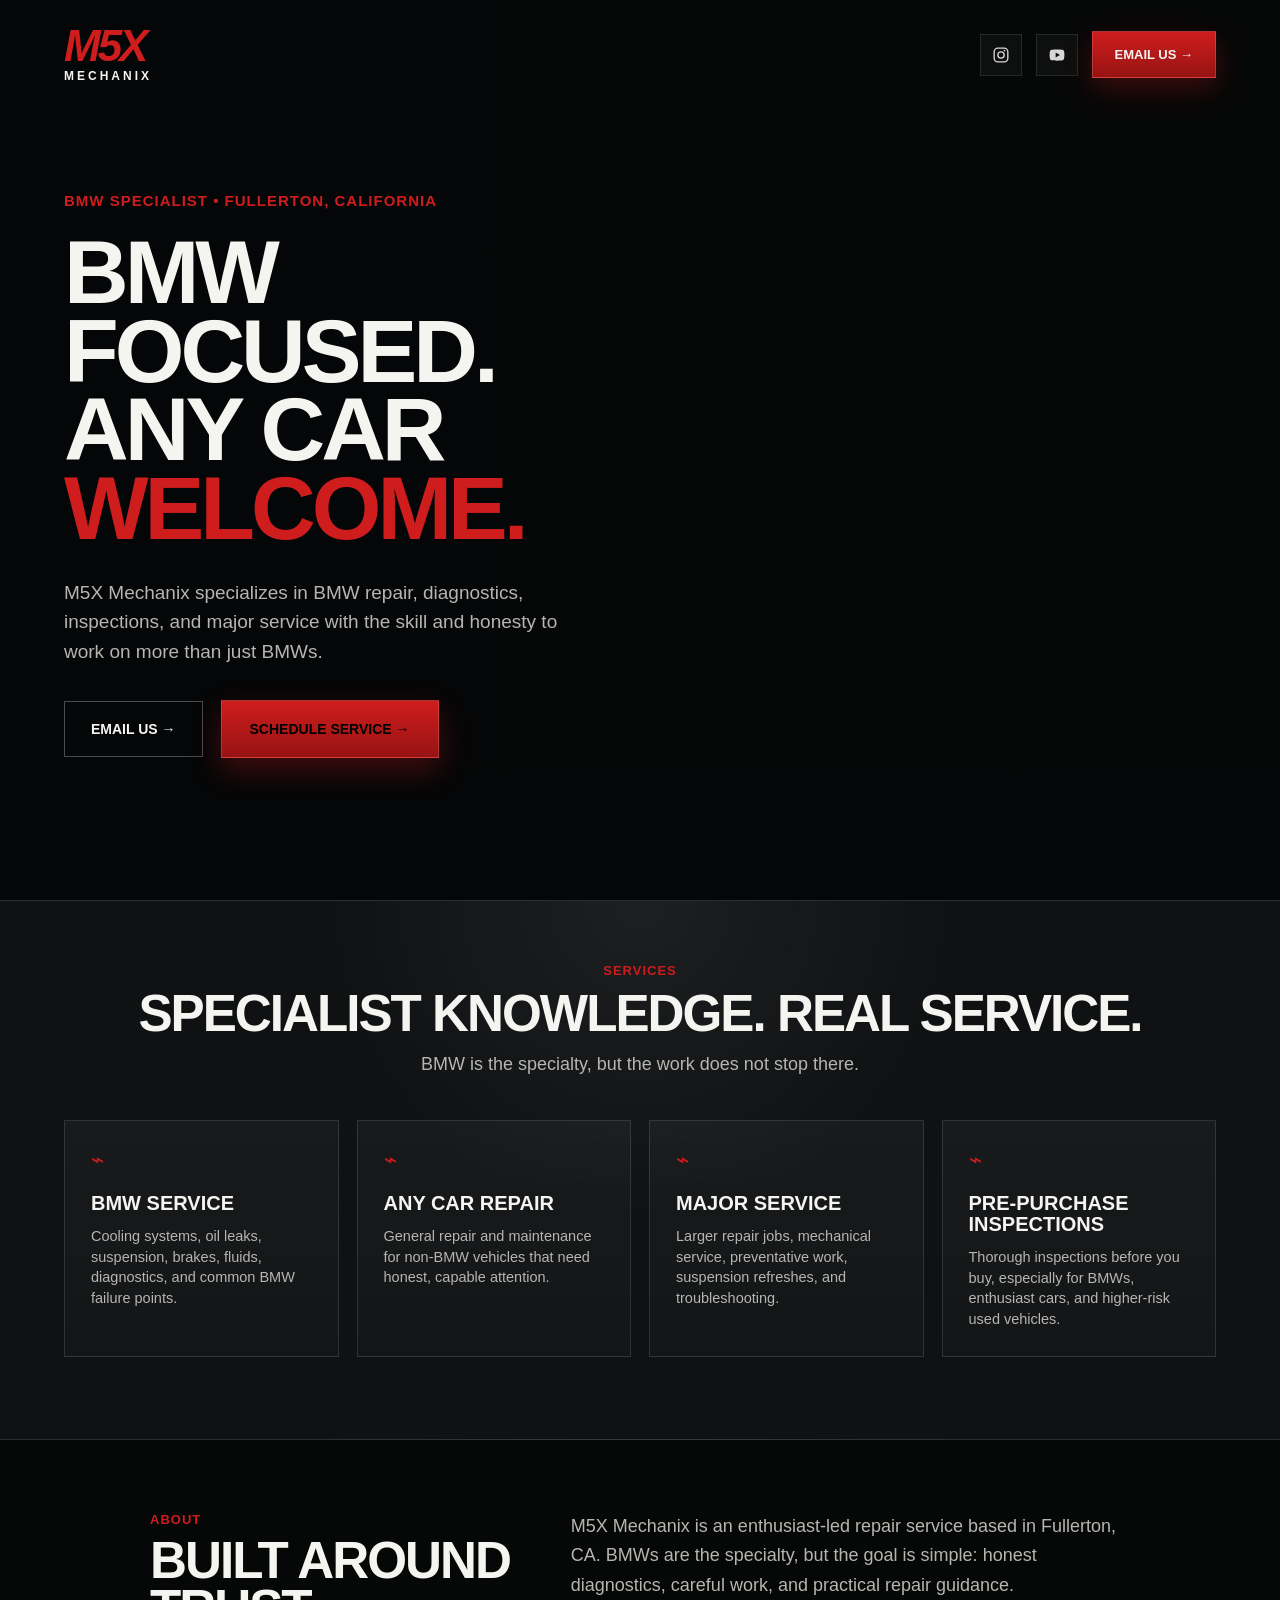
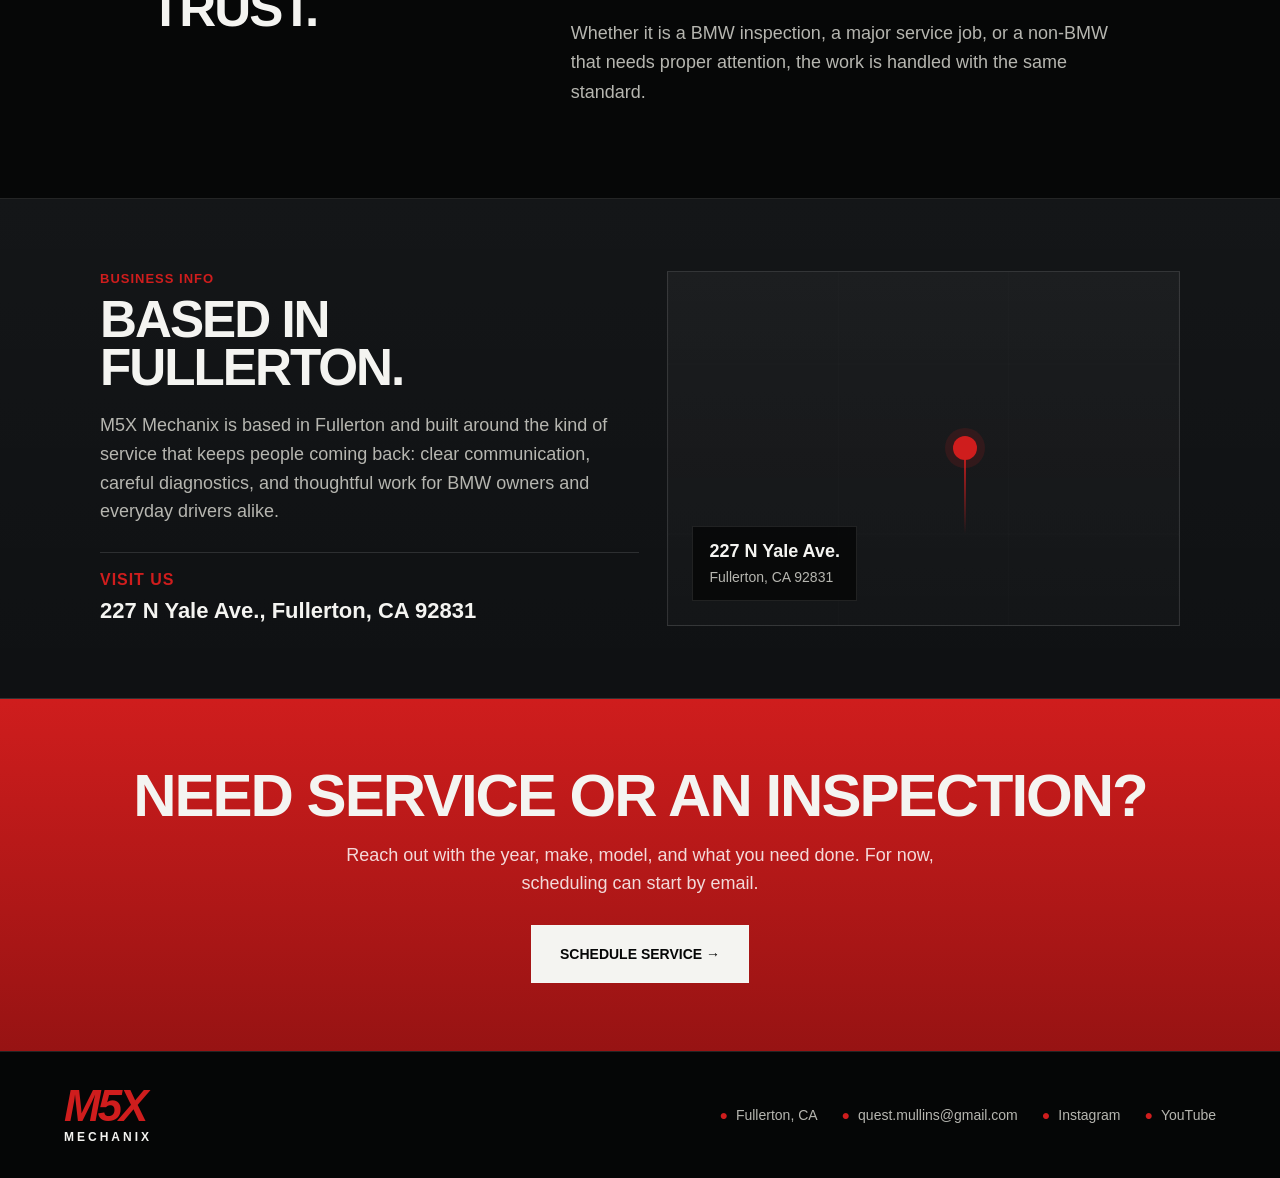
==== index.html @ a3cfc1cd "Add files via upload" ====
<!DOCTYPE html>
<html lang="en">
<head>
  <meta charset="UTF-8">
  <meta name="viewport" content="width=device-width, initial-scale=1.0">
  <title>M5X Mechanix | BMW Specialist | Fullerton, CA</title>
  <meta
    name="description"
    content="M5X Mechanix is a BMW-focused automotive repair business in Fullerton, California offering diagnostics, inspections, major service, and general repair."
  >
  <link rel="stylesheet" href="styles.css">
</head>
<body>
  <div class="page">
    <header class="site-header">
      <a class="logo" href="#top">
        M5X
        <small>MECHANIX</small>
      </a>

      <div class="header-actions">
        <a class="social-icon" href="https://www.instagram.com/m5x_mechanix/" target="_blank" rel="noreferrer" aria-label="Instagram">
          <svg viewBox="0 0 24 24" aria-hidden="true">
            <path d="M7.75 2h8.5A5.75 5.75 0 0 1 22 7.75v8.5A5.75 5.75 0 0 1 16.25 22h-8.5A5.75 5.75 0 0 1 2 16.25v-8.5A5.75 5.75 0 0 1 7.75 2Zm0 1.8A3.95 3.95 0 0 0 3.8 7.75v8.5a3.95 3.95 0 0 0 3.95 3.95h8.5a3.95 3.95 0 0 0 3.95-3.95v-8.5a3.95 3.95 0 0 0-3.95-3.95Zm8.95 1.35a1.1 1.1 0 1 1 0 2.2 1.1 1.1 0 0 1 0-2.2ZM12 6.9A5.1 5.1 0 1 1 6.9 12 5.1 5.1 0 0 1 12 6.9Zm0 1.8A3.3 3.3 0 1 0 15.3 12 3.3 3.3 0 0 0 12 8.7Z"/>
          </svg>
        </a>
        <a class="social-icon" href="https://www.youtube.com/channel/UCm0v-xv1uiD0EIrK2ZOx06w" target="_blank" rel="noreferrer" aria-label="YouTube">
          <svg viewBox="0 0 24 24" aria-hidden="true">
            <path d="M21.4 7.1a2.96 2.96 0 0 0-2.08-2.09C17.48 4.5 12 4.5 12 4.5s-5.48 0-7.32.51A2.96 2.96 0 0 0 2.6 7.1 30.7 30.7 0 0 0 2.1 12a30.7 30.7 0 0 0 .5 4.9 2.96 2.96 0 0 0 2.08 2.09c1.84.51 7.32.51 7.32.51s5.48 0 7.32-.51a2.96 2.96 0 0 0 2.08-2.09 30.7 30.7 0 0 0 .5-4.9 30.7 30.7 0 0 0-.5-4.9ZM10.2 15.34V8.66L15.96 12Z"/>
          </svg>
        </a>
        <a href="mailto:quest.mullins@gmail.com?subject=M5X%20Mechanix%20General%20Inquiry" class="nav-button">Email Us →</a>
      </div>
    </header>

    <main id="top">
      <section class="hero">
        <div class="hero-content">
          <div class="hero-kicker">BMW Specialist • Fullerton, California</div>

          <h1>
            BMW focused.<br>
            Any car<br>
            <span>welcome.</span>
          </h1>

          <p>
            M5X Mechanix specializes in BMW repair, diagnostics, inspections, and major service
            with the skill and honesty to work on more than just BMWs.
          </p>

          <div class="hero-actions">
            <a href="mailto:quest.mullins@gmail.com?subject=M5X%20Mechanix%20General%20Inquiry" class="secondary-button">Email Us →</a>
            <button type="button" class="primary-button modal-trigger">Schedule Service →</button>
          </div>
        </div>
      </section>

      <section id="services" class="services">
        <div class="section-header">
          <div class="section-kicker">Services</div>
          <h2>Specialist knowledge. Real service.</h2>
          <p>BMW is the specialty, but the work does not stop there.</p>
        </div>

        <div class="service-grid">
          <article class="service-card">
            <div class="service-icon">⌁</div>
            <h3>BMW Service</h3>
            <p>Cooling systems, oil leaks, suspension, brakes, fluids, diagnostics, and common BMW failure points.</p>
          </article>

          <article class="service-card">
            <div class="service-icon">⌁</div>
            <h3>Any Car Repair</h3>
            <p>General repair and maintenance for non-BMW vehicles that need honest, capable attention.</p>
          </article>

          <article class="service-card">
            <div class="service-icon">⌁</div>
            <h3>Major Service</h3>
            <p>Larger repair jobs, mechanical service, preventative work, suspension refreshes, and troubleshooting.</p>
          </article>

          <article class="service-card">
            <div class="service-icon">⌁</div>
            <h3>Pre-Purchase Inspections</h3>
            <p>Thorough inspections before you buy, especially for BMWs, enthusiast cars, and higher-risk used vehicles.</p>
          </article>
        </div>
      </section>

      <section id="about" class="about">
        <div class="about-inner">
          <div>
            <div class="section-kicker">About</div>
            <h2>Built around trust.</h2>
          </div>

          <div>
            <p>
              M5X Mechanix is an enthusiast-led repair service based in Fullerton, CA.
              BMWs are the specialty, but the goal is simple: honest diagnostics, careful work,
              and practical repair guidance.
            </p>

            <p>
              Whether it is a BMW inspection, a major service job, or a non-BMW that needs
              proper attention, the work is handled with the same standard.
            </p>
          </div>
        </div>
      </section>

      <section class="location">
        <div class="location-inner">
          <div class="location-copy">
            <div class="section-kicker">Business Info</div>
            <h2>Based in Fullerton.</h2>
            <p>
              M5X Mechanix is based in Fullerton and built around the kind of service that keeps people coming back:
              clear communication, careful diagnostics, and thoughtful work for BMW owners and everyday drivers alike.
            </p>
            <div class="visit-box">
              <span>Visit Us</span>
              <strong>227 N Yale Ave., Fullerton, CA 92831</strong>
            </div>
          </div>

          <a
            class="map-card"
            href="https://www.google.com/maps/search/?api=1&query=227+N+Yale+Ave,+Fullerton,+CA+92831"
            target="_blank"
            rel="noreferrer"
            aria-label="Open M5X Mechanix location in Google Maps"
          >
            <div class="map-grid" aria-hidden="true"></div>
            <div class="map-pin"></div>
            <div class="map-label">
              <strong>227 N Yale Ave.</strong>
              <span>Fullerton, CA 92831</span>
            </div>
          </a>
        </div>
      </section>

      <section id="schedule" class="cta">
        <h2>Need service or an inspection?</h2>

        <p>
          Reach out with the year, make, model, and what you need done.
          For now, scheduling can start by email.
        </p>

        <div class="cta-actions">
          <button type="button" class="primary-button modal-trigger">Schedule Service →</button>
        </div>
      </section>
    </main>

    <footer id="contact" class="site-footer">
      <a class="logo" href="#top">
        M5X
        <small>MECHANIX</small>
      </a>

      <div class="footer-info">
        <div><span>●</span>Fullerton, CA</div>
        <div><span>●</span><a href="mailto:quest.mullins@gmail.com">quest.mullins@gmail.com</a></div>
        <div><span>●</span><a href="https://www.instagram.com/m5x_mechanix/" target="_blank" rel="noreferrer">Instagram</a></div>
        <div><span>●</span><a href="https://m.youtube.com/channel/UCm0v-xv1uiD0EIrK2ZOx06w" target="_blank" rel="noreferrer">YouTube</a></div>
      </div>
    </footer>
  </div>

  <div class="modal-backdrop" hidden></div>
  <div class="schedule-modal" role="dialog" aria-modal="true" aria-labelledby="schedule-title" hidden>
    <button type="button" class="modal-close" aria-label="Close schedule form">×</button>
    <div class="modal-header">
      <p class="section-kicker">Schedule Service</p>
      <h2 id="schedule-title">Tell us what you’re driving.</h2>
      <p>Share a few quick details and we’ll open an email draft with the subject ready to go.</p>
    </div>

    <form class="schedule-form">
      <label>
        First Name
        <input type="text" name="firstName" required>
      </label>
      <label>
        Last Name
        <input type="text" name="lastName" required>
      </label>
      <label>
        Car Make
        <input type="text" name="make" required>
      </label>
      <label>
        Model
        <input type="text" name="model" required>
      </label>
      <label>
        Year
        <input type="text" name="year" required>
      </label>
      <label>
        Concern
        <textarea name="concern" rows="4" required></textarea>
      </label>
      <button type="submit" class="primary-button">Open Email Draft →</button>
    </form>
  </div>

  <script src="script.js"></script>
</body>
</html>
---- styles.css ----
:root {
  --red: #cf1d1d;
  --red-dark: #971313;
  --black: #060707;
  --black-soft: #0f1113;
  --white: #f4f4f1;
  --muted: #b6b6b0;
  --border: rgba(255, 255, 255, 0.12);
}

*,
*::before,
*::after {
  box-sizing: border-box;
}

html {
  scroll-behavior: smooth;
}

body {
  margin: 0;
  background: var(--black);
  color: var(--white);
  font-family: Arial, Helvetica, sans-serif;
  overflow-x: hidden;
}

a {
  color: inherit;
  text-decoration: none;
}

.page {
  overflow: hidden;
}

.sr-only {
  position: absolute;
  width: 1px;
  height: 1px;
  padding: 0;
  margin: -1px;
  overflow: hidden;
  clip: rect(0, 0, 0, 0);
  white-space: nowrap;
  border: 0;
}

.site-header {
  position: absolute;
  top: 0;
  left: 0;
  width: 100%;
  z-index: 100;
  padding: 28px 5vw;
  display: flex;
  align-items: center;
  justify-content: space-between;
  gap: 24px;
}

.logo {
  line-height: 0.82;
  font-size: 44px;
  font-weight: 900;
  font-style: italic;
  letter-spacing: -3px;
  color: var(--red);
}

.logo small {
  display: block;
  margin-top: 8px;
  color: var(--white);
  font-size: 12px;
  font-style: normal;
  letter-spacing: 3px;
}

.header-actions {
  display: flex;
  align-items: center;
  gap: 14px;
}

.social-icon {
  display: inline-flex;
  align-items: center;
  justify-content: center;
  width: 42px;
  height: 42px;
  border: 1px solid rgba(255, 255, 255, 0.12);
  background: rgba(255, 255, 255, 0.04);
  opacity: 0.88;
  transition: 0.2s ease;
}

.social-icon svg {
  width: 18px;
  height: 18px;
  fill: currentColor;
}

.social-icon:hover,
.social-icon:focus-visible {
  opacity: 1;
  color: var(--red);
  border-color: rgba(207, 29, 29, 0.42);
}

.nav-button,
.primary-button {
  display: inline-block;
  padding: 15px 22px;
  background: linear-gradient(180deg, var(--red), var(--red-dark));
  border: 1px solid rgba(255, 255, 255, 0.15);
  font-size: 13px;
  font-weight: 900;
  text-transform: uppercase;
  box-shadow: 0 10px 28px rgba(207, 29, 29, 0.28);
  transition: 0.2s ease;
  cursor: pointer;
}

.primary-button {
  padding: 20px 28px;
  font-size: 14px;
  box-shadow: 0 12px 30px rgba(207, 29, 29, 0.3);
}

.primary-button:hover,
.primary-button:focus-visible {
  transform: translateY(-2px);
}

.secondary-button {
  display: inline-block;
  padding: 19px 26px;
  border: 1px solid rgba(255, 255, 255, 0.28);
  text-transform: uppercase;
  font-size: 14px;
  font-weight: 900;
  transition: 0.2s ease;
}

.secondary-button:hover,
.secondary-button:focus-visible {
  background: var(--white);
  color: var(--black);
}

.hero {
  min-height: 100svh;
  display: flex;
  align-items: center;
  padding: 140px 5vw 90px;
  background:
    linear-gradient(90deg, rgba(5, 6, 7, 0.96) 0%, rgba(5, 6, 7, 0.8) 30%, rgba(5, 6, 7, 0.2) 68%, rgba(5, 6, 7, 0.08) 100%),
    linear-gradient(0deg, rgba(5, 6, 7, 0.92), rgba(5, 6, 7, 0.1) 45%),
    url("https://i.imgur.com/hRENZSo.jpg");
  background-size: cover;
  background-position: center;
  background-repeat: no-repeat;
  border-bottom: 0;
}

.hero-content {
  max-width: 650px;
}

.hero-kicker {
  color: var(--red);
  font-size: 15px;
  font-weight: 900;
  text-transform: uppercase;
  letter-spacing: 1px;
  margin-bottom: 24px;
}

.hero h1 {
  margin: 0 0 30px;
  font-size: clamp(56px, 7vw, 110px);
  line-height: 0.88;
  letter-spacing: -4px;
  text-transform: uppercase;
}

.hero h1 span {
  color: var(--red);
}

.hero p {
  max-width: 530px;
  color: var(--muted);
  font-size: 19px;
  line-height: 1.55;
  margin-bottom: 34px;
}

.hero-actions,
.cta-actions {
  display: flex;
  align-items: center;
  gap: 18px;
  flex-wrap: wrap;
}

.services {
  padding: 62px 5vw 82px;
  background:
    radial-gradient(circle at top, rgba(255, 255, 255, 0.06), transparent 38%),
    var(--black-soft);
  border-top: 1px solid var(--border);
  border-bottom: 1px solid var(--border);
}

.section-header {
  text-align: center;
  margin-bottom: 42px;
}

.section-kicker {
  color: var(--red);
  text-transform: uppercase;
  font-size: 13px;
  font-weight: 900;
  letter-spacing: 1px;
  margin-bottom: 10px;
}

.section-header h2,
.about h2,
.cta h2 {
  margin: 0;
  font-size: clamp(34px, 4vw, 52px);
  line-height: 1;
  text-transform: uppercase;
  letter-spacing: -2px;
}

.section-header p,
.cta p,
.about p {
  color: var(--muted);
  font-size: 18px;
  line-height: 1.5;
}

.section-header p {
  margin: 12px auto 0;
  max-width: 650px;
}

.service-grid {
  max-width: 1180px;
  margin: 0 auto;
  display: grid;
  grid-template-columns: repeat(4, 1fr);
  gap: 18px;
}

.service-card {
  min-height: 210px;
  padding: 26px;
  background: linear-gradient(180deg, rgba(255, 255, 255, 0.04), rgba(255, 255, 255, 0.015));
  border: 1px solid var(--border);
  transition: 0.2s ease;
}

.service-card:hover,
.service-card:focus-within {
  transform: translateY(-5px);
  border-color: rgba(207, 29, 29, 0.45);
}

.service-icon {
  color: var(--red);
  font-size: 22px;
  margin-bottom: 20px;
}

.service-card h3 {
  margin: 0 0 12px;
  font-size: 20px;
  text-transform: uppercase;
  line-height: 1.05;
}

.service-card p {
  margin: 0;
  color: var(--muted);
  line-height: 1.42;
  font-size: 14.5px;
}

.about {
  padding: 72px 5vw;
  background: var(--black);
  border-bottom: 1px solid var(--border);
}

.about-inner {
  max-width: 980px;
  margin: 0 auto;
  display: grid;
  grid-template-columns: 0.8fr 1.2fr;
  gap: 48px;
  align-items: start;
}

.about h2 {
  font-size: clamp(34px, 4vw, 56px);
  line-height: 0.95;
}

.about p {
  margin: 0 0 18px;
  line-height: 1.65;
}

.location {
  padding: 72px 5vw;
  background:
    linear-gradient(180deg, rgba(255, 255, 255, 0.02), rgba(255, 255, 255, 0)),
    var(--black-soft);
  border-bottom: 1px solid var(--border);
}

.location-inner {
  max-width: 1080px;
  margin: 0 auto;
  display: grid;
  grid-template-columns: 1fr 0.95fr;
  gap: 28px;
  align-items: stretch;
}

.location-copy h2 {
  margin: 0 0 18px;
  font-size: clamp(34px, 4vw, 56px);
  line-height: 0.95;
  text-transform: uppercase;
  letter-spacing: -2px;
}

.location-copy p {
  margin: 0 0 24px;
  color: var(--muted);
  font-size: 18px;
  line-height: 1.6;
}

.visit-box {
  margin-top: 26px;
  padding-top: 18px;
  border-top: 1px solid var(--border);
}

.visit-box span {
  display: block;
  margin-bottom: 8px;
  color: var(--red);
  font-weight: 900;
  text-transform: uppercase;
  letter-spacing: 0.06em;
}

.visit-box strong {
  font-size: 22px;
  line-height: 1.3;
}

.map-card {
  position: relative;
  display: block;
  min-height: 320px;
  padding: 24px;
  background:
    linear-gradient(180deg, rgba(255, 255, 255, 0.04), rgba(255, 255, 255, 0.015));
  border: 1px solid var(--border);
  overflow: hidden;
}

.map-grid {
  position: absolute;
  inset: 0;
  opacity: 0.28;
  background-image:
    linear-gradient(rgba(255, 255, 255, 0.05) 1px, transparent 1px),
    linear-gradient(90deg, rgba(255, 255, 255, 0.05) 1px, transparent 1px);
  background-size: 170px 170px;
  background-position: center;
}

.map-pin {
  position: absolute;
  top: 50%;
  left: 58%;
  width: 24px;
  height: 24px;
  border-radius: 50%;
  background: var(--red);
  box-shadow: 0 0 0 8px rgba(207, 29, 29, 0.14);
  transform: translate(-50%, -50%);
}

.map-pin::after {
  content: "";
  position: absolute;
  left: 50%;
  top: 20px;
  width: 2px;
  height: 78px;
  background: linear-gradient(180deg, rgba(207, 29, 29, 0.9), rgba(207, 29, 29, 0));
  transform: translateX(-50%);
}

.map-label {
  position: absolute;
  left: 24px;
  bottom: 24px;
  max-width: 240px;
  padding: 14px 16px;
  background: rgba(6, 7, 7, 0.82);
  border: 1px solid rgba(255, 255, 255, 0.1);
}

.map-label strong {
  display: block;
  margin-bottom: 6px;
  font-size: 18px;
}

.map-label span {
  color: var(--muted);
  font-size: 14px;
}

.modal-backdrop {
  position: fixed;
  inset: 0;
  z-index: 190;
  background: rgba(5, 6, 7, 0.72);
  backdrop-filter: blur(6px);
}

.schedule-modal {
  position: fixed;
  inset: 50% auto auto 50%;
  z-index: 200;
  width: min(560px, calc(100vw - 2rem));
  padding: 28px;
  background: linear-gradient(180deg, #111315, #090a0b);
  border: 1px solid rgba(255, 255, 255, 0.12);
  box-shadow: 0 30px 80px rgba(0, 0, 0, 0.45);
  transform: translate(-50%, -50%);
}

.modal-close {
  position: absolute;
  top: 12px;
  right: 12px;
  width: 42px;
  height: 42px;
  border: 1px solid rgba(255, 255, 255, 0.12);
  background: rgba(255, 255, 255, 0.04);
  color: var(--white);
  font-size: 24px;
  cursor: pointer;
}

.modal-header {
  margin-bottom: 20px;
}

.modal-header h2 {
  margin: 0 0 12px;
  font-size: clamp(30px, 4vw, 42px);
  line-height: 0.95;
  text-transform: uppercase;
  letter-spacing: -2px;
}

.modal-header p:last-child {
  color: var(--muted);
  font-size: 16px;
  line-height: 1.5;
}

.schedule-form {
  display: grid;
  gap: 14px;
}

.schedule-form label {
  display: grid;
  gap: 8px;
  font-size: 13px;
  font-weight: 900;
  text-transform: uppercase;
  letter-spacing: 0.05em;
}

.schedule-form input,
.schedule-form textarea {
  width: 100%;
  padding: 14px 15px;
  border: 1px solid rgba(255, 255, 255, 0.14);
  background: rgba(255, 255, 255, 0.04);
  color: var(--white);
  font: inherit;
}

.schedule-form textarea {
  min-height: 120px;
  resize: vertical;
}

.schedule-form input:focus,
.schedule-form textarea:focus {
  outline: none;
  border-color: rgba(207, 29, 29, 0.42);
}

.cta {
  padding: 68px 5vw;
  background: linear-gradient(180deg, var(--red), var(--red-dark));
  text-align: center;
}

.cta h2 {
  font-size: clamp(34px, 5vw, 60px);
  line-height: 0.95;
  margin-bottom: 18px;
}

.cta p {
  max-width: 650px;
  margin: 0 auto 28px;
  color: rgba(255, 255, 255, 0.84);
  line-height: 1.55;
}

.cta-actions {
  justify-content: center;
}

.cta .primary-button {
  background: var(--white);
  color: var(--black);
  box-shadow: none;
}

.cta .secondary-button {
  border-color: rgba(255, 255, 255, 0.55);
}

.site-footer {
  display: grid;
  grid-template-columns: 1fr 2fr;
  gap: 30px;
  align-items: center;
  padding: 36px 5vw;
  background: #050606;
  border-top: 1px solid var(--border);
}

.footer-info {
  display: flex;
  justify-content: flex-end;
  flex-wrap: wrap;
  gap: 24px;
  color: var(--muted);
  font-size: 14px;
}

.footer-info span {
  margin-right: 8px;
  color: var(--red);
}

.nav-toggle {
  display: none;
}

@media (max-width: 1050px) {
  .site-header {
    align-items: flex-start;
  }

  .header-actions {
    display: none;
  }

  .service-grid {
    grid-template-columns: repeat(4, 1fr);
    gap: 14px;
  }

  .service-card {
    min-height: 190px;
    padding: 22px;
  }

  .service-card h3 {
    font-size: 18px;
  }

  .service-card p {
    font-size: 13.5px;
  }

  .location-inner {
    grid-template-columns: 1fr;
  }
}

@media (max-width: 820px) {
  .site-header {
    position: relative;
    background: #050606;
  }

  .hero {
    min-height: auto;
    padding: 88px 5vw 68px;
    background-position: center;
  }

  .hero h1 {
    font-size: clamp(46px, 13vw, 72px);
    letter-spacing: -2px;
  }

  .hero p {
    font-size: 17px;
  }

  .services {
    padding: 58px 5vw;
  }

  .service-grid {
    grid-template-columns: 1fr;
    gap: 12px;
  }

  .service-card {
    min-height: auto;
    padding: 20px 22px;
  }

  .service-icon {
    font-size: 18px;
    margin-bottom: 14px;
  }

  .service-card h3 {
    margin-bottom: 8px;
    font-size: 21px;
  }

  .service-card p {
    font-size: 14.5px;
    line-height: 1.38;
  }

  .about-inner,
  .site-footer {
    grid-template-columns: 1fr;
  }

  .about {
    padding: 56px 5vw;
  }

  .location {
    padding: 56px 5vw;
  }

  .map-card {
    min-height: 260px;
  }

  .schedule-modal {
    padding: 22px;
  }

  .footer-info {
    justify-content: flex-start;
  }
}
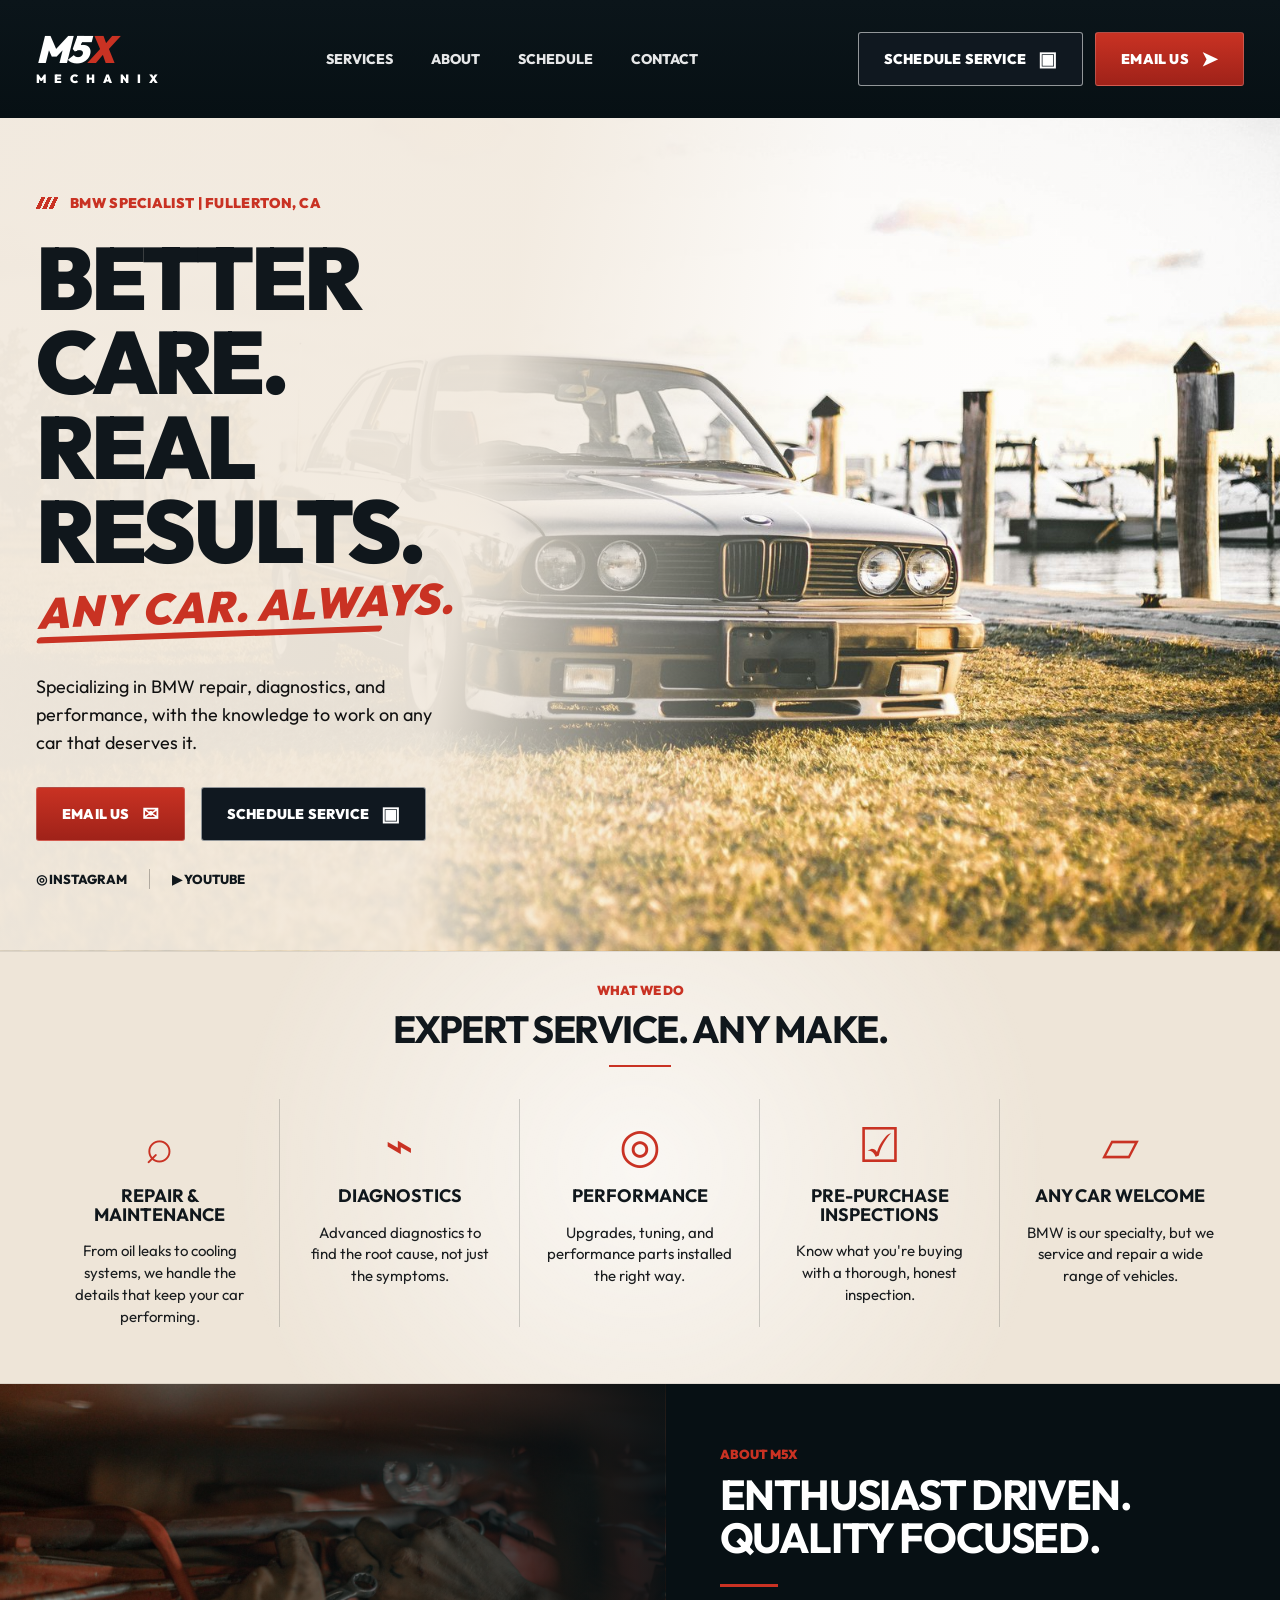
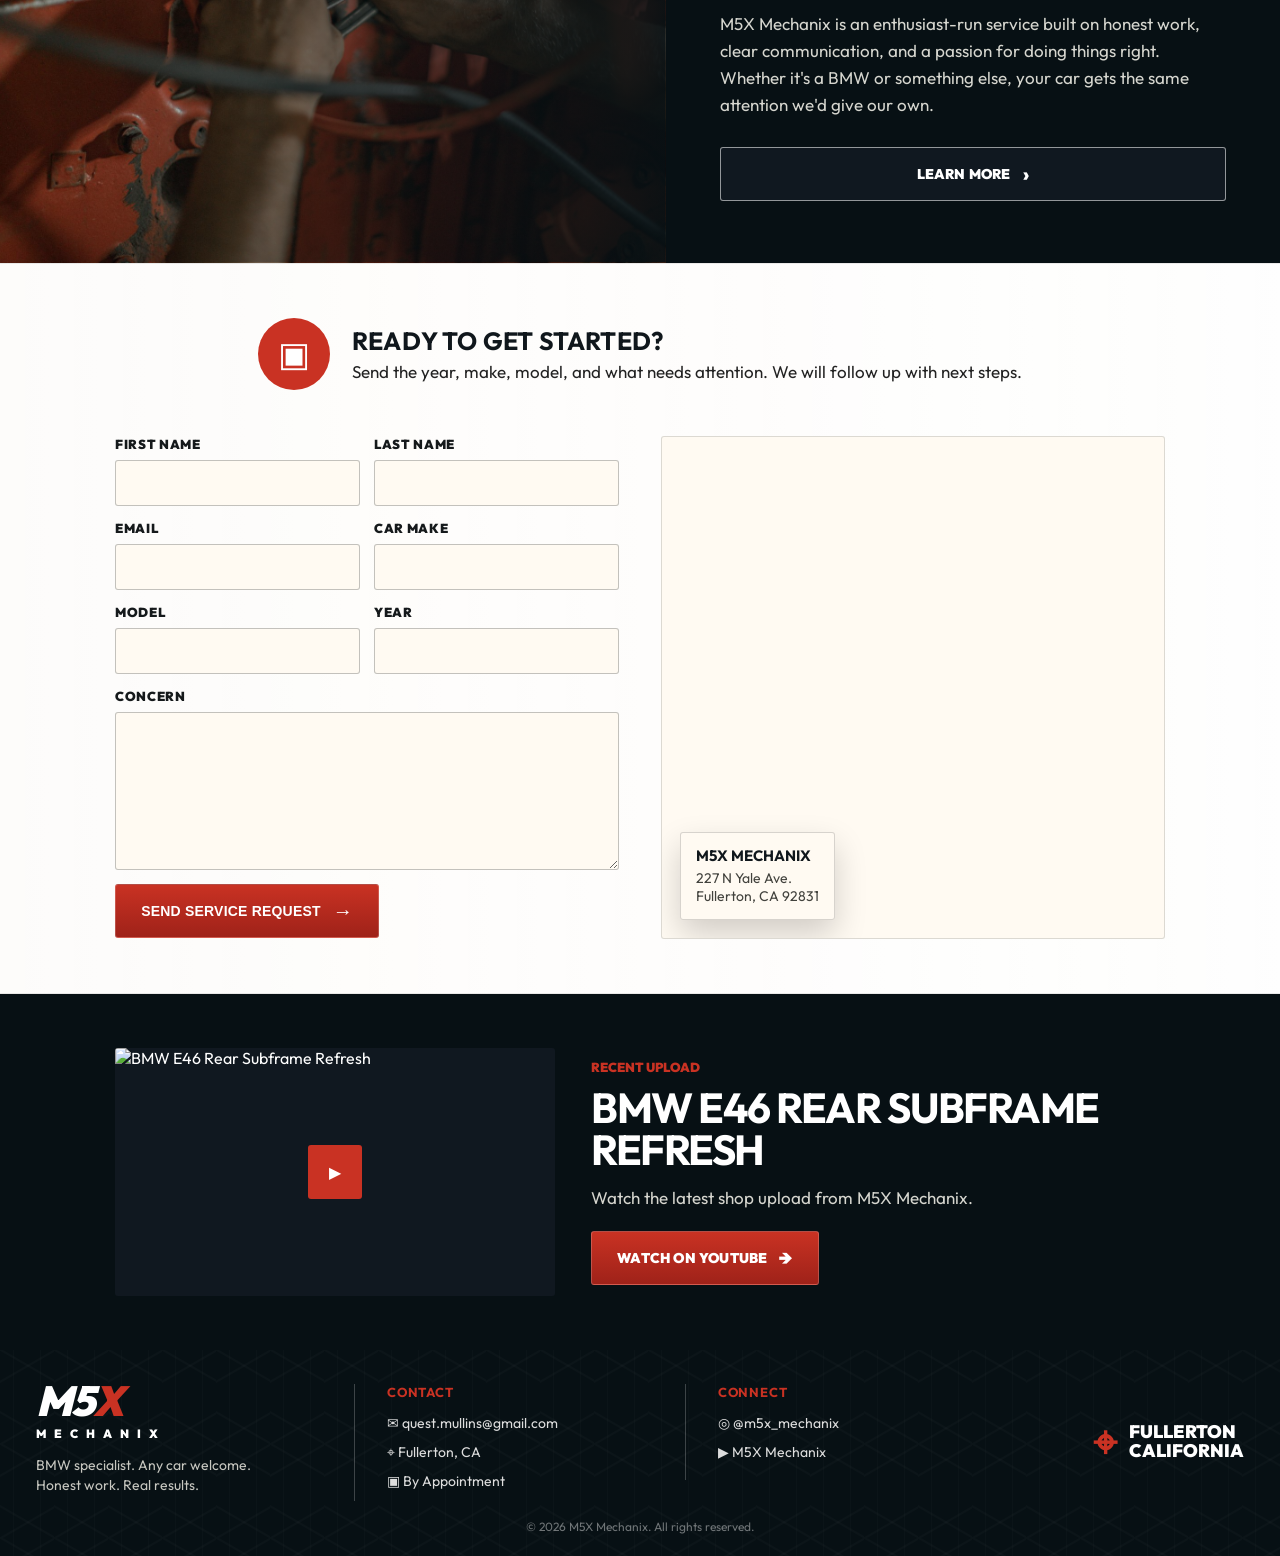
==== commit bf7ff522: "Many many edits, index is now solid" ====
--- a/index.html
+++ b/index.html
@@ -1,216 +1,733 @@
 <!DOCTYPE html>
 <html lang="en">
 <head>
-  <meta charset="UTF-8">
-  <meta name="viewport" content="width=device-width, initial-scale=1.0">
-  <title>M5X Mechanix | BMW Specialist | Fullerton, CA</title>
-  <meta
-    name="description"
-    content="M5X Mechanix is a BMW-focused automotive repair business in Fullerton, California offering diagnostics, inspections, major service, and general repair."
-  >
-  <link rel="stylesheet" href="styles.css">
+<meta charset="UTF-8" />
+<meta name="viewport" content="width=device-width, initial-scale=1.0" />
+<title>M5X Mechanix | Fullerton, CA</title>
+<meta
+  name="description"
+  content="M5X Mechanix is a BMW-focused automotive repair business in Fullerton, California offering diagnostics, inspections, major service, performance work, and general repair."
+>
+<link rel="preconnect" href="https://fonts.googleapis.com">
+<link rel="preconnect" href="https://fonts.gstatic.com" crossorigin>
+<link href="https://fonts.googleapis.com/css2?family=Outfit:wght@100..900&display=swap" rel="stylesheet">
+
+<style>
+:root{
+  --cream:#f2eadf;
+  --cream-2:#eee5d8;
+  --black:#071014;
+  --ink:#10171c;
+  --dark:#071014;
+  --red:#c93223;
+  --red-dark:#9f2219;
+  --muted:#5f5f5a;
+  --line:rgba(8,15,18,.18);
+  --white:#fffaf2;
+}
+
+*{margin:0;padding:0;box-sizing:border-box}
+html{scroll-behavior:smooth}
+body{font-family:"Outfit",Arial,Helvetica,sans-serif;background:var(--cream);color:var(--ink)}
+a{color:inherit;text-decoration:none}
+.page{width:100%;overflow:hidden}
+
+.header{
+  height:118px;
+  padding:0 36px;
+  background:linear-gradient(180deg,#0b151a,#071014);
+  color:white;
+  display:flex;
+  align-items:center;
+  justify-content:space-between;
+  gap:34px;
+}
+
+.logo{
+  line-height:.82;
+  font-size:38px;
+  font-weight:950;
+  font-style:italic;
+  letter-spacing:-2px;
+  color:white;
+}
+
+.logo .x{color:var(--red)}
+.logo small{
+  display:block;
+  margin-top:9px;
+  font-size:12px;
+  letter-spacing:8px;
+  font-style:normal;
+  color:white;
+}
+
+.nav{display:flex;align-items:center;gap:38px;font-size:14px;font-weight:800;text-transform:uppercase}
+.nav a{opacity:.9}
+.header-actions{display:flex;align-items:center;gap:12px}
+
+.btn{
+  display:inline-flex;
+  align-items:center;
+  justify-content:center;
+  gap:12px;
+  height:54px;
+  padding:0 25px;
+  border-radius:3px;
+  font-size:14px;
+  font-weight:900;
+  text-transform:uppercase;
+  letter-spacing:.2px;
+  transition:.2s ease;
+  cursor:pointer;
+}
+
+.btn:hover{transform:translateY(-2px)}
+.btn-dark{background:#101820;color:white;border:1px solid rgba(255,255,255,.55)}
+.btn-red{background:linear-gradient(180deg,var(--red),var(--red-dark));color:white;border:1px solid rgba(255,255,255,.2)}
+.icon{font-size:20px;line-height:1}
+
+.hero{
+  min-height:675px;
+  position:relative;
+  display:grid;
+  grid-template-columns:46% 54%;
+  background:
+    linear-gradient(100deg,rgba(242,234,223,.98) 0%,rgba(242,234,223,.94) 38%,rgba(242,234,223,.18) 60%,rgba(242,234,223,0) 100%),
+    url("Photos/generated/bmw_f_hero_mirror.jpg");
+  background-size:cover;
+  background-position:center right;
+}
+
+.hero-content{
+  position:relative;
+  z-index:2;
+  padding:76px 36px 62px;
+  max-width:560px;
+}
+
+.kicker{
+  display:flex;
+  align-items:center;
+  gap:10px;
+  color:var(--red);
+  font-size:14px;
+  font-weight:900;
+  text-transform:uppercase;
+  letter-spacing:.3px;
+  margin-bottom:24px;
+}
+
+.slashes{
+  display:inline-block;
+  width:24px;
+  height:12px;
+  background:
+    linear-gradient(115deg,transparent 0 18%,var(--red) 18% 32%,transparent 32% 40%,var(--red) 40% 54%,transparent 54% 62%,var(--red) 62% 76%,transparent 76%);
+}
+
+.hero h1{
+  font-size:clamp(58px,7vw,88px);
+  line-height:.96;
+  letter-spacing:-3px;
+  text-transform:uppercase;
+  font-weight:950;
+  margin-bottom:6px;
+}
+
+.script{
+  display:block;
+  margin-top:8px;
+  color:var(--red);
+  font-size:43px;
+  line-height:1.05;
+  font-weight:900;
+  font-style:italic;
+  letter-spacing:1px;
+  transform:rotate(-2deg);
+  text-transform:uppercase;
+}
+
+.script::after{
+  content:"";
+  display:block;
+  width:345px;
+  max-width:92%;
+  height:6px;
+  margin-top:2px;
+  background:var(--red);
+  border-radius:999px;
+  transform:skewX(-25deg);
+}
+
+.hero-copy{
+  margin-top:38px;
+  max-width:400px;
+  color:#111;
+  font-size:18px;
+  line-height:1.55;
+}
+
+.hero-actions{display:flex;gap:16px;flex-wrap:wrap;margin-top:30px}
+
+.socials{
+  display:flex;
+  align-items:center;
+  gap:22px;
+  margin-top:28px;
+  font-size:13px;
+  text-transform:uppercase;
+  font-weight:800;
+}
+
+.socials a{display:flex;align-items:center;gap:10px}
+.social-divider{width:1px;height:20px;background:rgba(0,0,0,.26)}
+
+.services{
+  padding:30px 36px 56px;
+  background:
+    radial-gradient(circle at center,rgba(255,255,255,.7),rgba(255,255,255,0) 60%),
+    var(--cream-2);
+  border-top:1px solid rgba(0,0,0,.08);
+  border-bottom:1px solid rgba(0,0,0,.08);
+}
+
+.section-head{text-align:center;margin-bottom:32px}
+.section-kicker{color:var(--red);text-transform:uppercase;font-size:13px;font-weight:900;margin-bottom:12px}
+.section-head h2{font-size:38px;line-height:1;text-transform:uppercase;letter-spacing:-1.5px}
+.red-rule{width:62px;height:2px;background:var(--red);margin:17px auto 0}
+
+.service-grid{
+  max-width:1200px;
+  margin:0 auto;
+  display:grid;
+  grid-template-columns:repeat(5,1fr);
+}
+
+.service-card{
+  min-height:205px;
+  padding:12px 26px 0;
+  text-align:center;
+  border-right:1px solid var(--line);
+}
+.service-card:last-child{border-right:0}
+.service-icon{height:66px;display:flex;align-items:center;justify-content:center;color:var(--red);font-size:48px;margin-bottom:10px}
+.service-card h3{font-size:18px;line-height:1.05;text-transform:uppercase;margin-bottom:16px}
+.service-card p{color:#1a1d1f;font-size:15px;line-height:1.45}
+
+.about{
+  min-height:380px;
+  display:grid;
+  grid-template-columns:52% 48%;
+  background:#071014;
+  color:white;
+}
+
+.about-image{
+  background:
+    linear-gradient(90deg,rgba(7,16,20,.05),rgba(7,16,20,.92)),
+    url("Photos/generated/technician_hands_hero.jpg");
+  background-size:cover;
+  background-position:center;
+  min-height:380px;
+}
+
+.about-copy{
+  padding:62px 54px;
+  display:flex;
+  flex-direction:column;
+  justify-content:center;
+}
+
+.about-copy h2{
+  max-width:480px;
+  font-size:42px;
+  line-height:1.02;
+  text-transform:uppercase;
+  letter-spacing:-1.4px;
+  margin-bottom:24px;
+}
+
+.about-copy p{
+  max-width:520px;
+  color:#d6d6cf;
+  font-size:17px;
+  line-height:1.58;
+  margin-bottom:28px;
+}
+
+.about-rule{width:58px;height:3px;background:var(--red);margin:0 0 24px}
+
+.cta-strip{
+  padding:54px 9vw;
+  display:grid;
+  grid-template-columns:1fr 1fr;
+  align-items:start;
+  gap:42px;
+  background:
+    linear-gradient(90deg,rgba(255,255,255,.86),rgba(255,255,255,.96)),
+    var(--cream);
+  border-top:1px solid rgba(0,0,0,.08);
+  border-bottom:1px solid rgba(0,0,0,.08);
+}
+
+.cta-icon{
+  width:72px;
+  height:72px;
+  border-radius:50%;
+  display:grid;
+  place-items:center;
+  background:var(--red);
+  color:white;
+  font-size:34px;
+}
+
+.cta-strip h3{font-size:25px;text-transform:uppercase;letter-spacing:.2px;margin-bottom:4px}
+.cta-strip p{font-size:17px;color:#222}
+.schedule-copy{
+  grid-column:1 / -1;
+  display:grid;
+  grid-template-columns:auto 1fr;
+  gap:22px;
+  align-items:center;
+  max-width:980px;
+  margin:0 auto 4px;
+}
+.schedule-form{
+  display:grid;
+  grid-template-columns:1fr 1fr;
+  gap:14px;
+  align-self:start;
+}
+.schedule-form label{
+  display:grid;
+  gap:8px;
+  color:#15191b;
+  font-size:13px;
+  font-weight:900;
+  text-transform:uppercase;
+  letter-spacing:.05em;
+}
+.schedule-form label:last-of-type{
+  grid-column:1 / -1;
+}
+.schedule-form input,
+.schedule-form textarea{
+  width:100%;
+  padding:14px 15px;
+  border:1px solid rgba(8,15,18,.24);
+  border-radius:3px;
+  background:#fffaf2;
+  color:#101214;
+  font:inherit;
+}
+.schedule-form textarea{
+  min-height:118px;
+  resize:vertical;
+}
+.schedule-form input:focus,
+.schedule-form textarea:focus{
+  outline:none;
+  border-color:rgba(201,50,35,.6);
+  box-shadow:0 0 0 3px rgba(201,50,35,.16);
+}
+.schedule-form .btn{
+  grid-column:1 / -1;
+  justify-self:start;
+}
+.map-embed{
+  position:relative;
+  aspect-ratio:1 / 1;
+  min-height:0;
+  border:1px solid rgba(8,15,18,.14);
+  border-radius:3px;
+  overflow:hidden;
+  background:#fffaf2;
+}
+.map-embed iframe{
+  width:100%;
+  height:100%;
+  border:0;
+}
+.map-address{
+  position:absolute;
+  left:18px;
+  bottom:18px;
+  max-width:calc(100% - 36px);
+  padding:13px 15px;
+  background:rgba(255,250,242,.94);
+  border:1px solid rgba(8,15,18,.16);
+  border-radius:3px;
+  box-shadow:0 14px 32px rgba(0,0,0,.18);
+}
+.map-address strong{
+  display:block;
+  margin-bottom:4px;
+  color:#10171c;
+  font-size:15px;
+  text-transform:uppercase;
+}
+.map-address span{
+  display:block;
+  color:#42423d;
+  font-size:14px;
+  line-height:1.35;
+}
+.recent-video{
+  padding:54px 9vw;
+  display:grid;
+  grid-template-columns:minmax(260px,440px) 1fr;
+  gap:36px;
+  align-items:center;
+  background:#071014;
+  color:white;
+}
+.video-thumb{
+  position:relative;
+  display:block;
+  aspect-ratio:16 / 9;
+  overflow:hidden;
+  border-radius:3px;
+  background:#101820;
+}
+.video-thumb img{
+  width:100%;
+  height:100%;
+  object-fit:cover;
+  display:block;
+}
+.play-button{
+  position:absolute;
+  inset:50% auto auto 50%;
+  width:54px;
+  height:54px;
+  display:grid;
+  place-items:center;
+  background:var(--red);
+  color:white;
+  border-radius:3px;
+  transform:translate(-50%,-50%);
+}
+.video-copy h2{
+  max-width:620px;
+  font-size:42px;
+  line-height:1;
+  text-transform:uppercase;
+  letter-spacing:-1.5px;
+  margin-bottom:14px;
+}
+.video-copy p{
+  max-width:520px;
+  color:#d6d6cf;
+  font-size:17px;
+  line-height:1.55;
+  margin-bottom:20px;
+}
+
+.footer{
+  position:relative;
+  min-height:185px;
+  padding:34px 36px 22px;
+  background:#071014;
+  color:white;
+  overflow:hidden;
+}
+
+.footer::after{
+  content:"";
+  position:absolute;
+  inset:0;
+  opacity:.14;
+  background:
+    linear-gradient(30deg, transparent 24%, rgba(255,255,255,.16) 25%, rgba(255,255,255,.16) 26%, transparent 27%, transparent 74%, rgba(255,255,255,.16) 75%, rgba(255,255,255,.16) 76%, transparent 77%),
+    linear-gradient(150deg, transparent 24%, rgba(255,255,255,.16) 25%, rgba(255,255,255,.16) 26%, transparent 27%, transparent 74%, rgba(255,255,255,.16) 75%, rgba(255,255,255,.16) 76%, transparent 77%),
+    linear-gradient(90deg, transparent 24%, rgba(255,255,255,.12) 25%, rgba(255,255,255,.12) 26%, transparent 27%, transparent 74%, rgba(255,255,255,.12) 75%, rgba(255,255,255,.12) 76%, transparent 77%);
+  background-size:54px 94px;
+  pointer-events:none;
+}
+
+.footer-inner{
+  position:relative;
+  z-index:2;
+  display:grid;
+  grid-template-columns:1.15fr 1.2fr 1fr 1.1fr;
+  gap:26px;
+  align-items:start;
+}
+
+.footer .logo{font-size:42px}
+.footer-desc{color:#c7c7c0;margin-top:16px;max-width:220px;font-size:14px;line-height:1.45}
+.footer-col{border-left:1px solid rgba(255,255,255,.22);padding-left:32px;min-height:96px}
+.footer-col h4{color:var(--red);font-size:13px;text-transform:uppercase;letter-spacing:.8px;margin-bottom:14px}
+.footer-link{display:flex;align-items:center;gap:10px;color:#ddd;font-size:14px;margin-bottom:11px}
+.map-pin{align-self:center;justify-self:end;display:flex;align-items:center;gap:12px;text-transform:uppercase;font-size:18px;font-weight:900;line-height:1.05}
+.pin{font-size:42px;color:var(--red)}
+.copyright{position:relative;z-index:2;text-align:center;margin-top:18px;color:rgba(255,255,255,.42);font-size:12px}
+
+@media(max-width:1050px){
+  .header{height:auto;padding:28px;flex-wrap:wrap}
+  .nav{order:3;width:100%;justify-content:center}
+  .header-actions{margin-left:auto}
+  .hero{grid-template-columns:1fr;min-height:620px;background-position:center right}
+  .hero-content{padding:70px 36px}
+  .service-grid{grid-template-columns:repeat(5,1fr)}
+  .service-card{padding:12px 16px 0}
+  .service-card h3{font-size:16px}
+  .service-card p{font-size:13px}
+  .about{grid-template-columns:1fr 1fr}
+  .footer-inner{grid-template-columns:1fr 1fr}
+  .map-pin{justify-self:start}
+}
+
+@media(max-width:760px){
+  .header{gap:22px}
+  .logo{font-size:34px}
+  .nav{gap:18px;justify-content:flex-start;overflow-x:auto;padding-bottom:4px}
+  .header-actions{display:none}
+  .hero{
+    background:
+      linear-gradient(180deg,rgba(242,234,223,.98) 0%,rgba(242,234,223,.95) 44%,rgba(242,234,223,.15) 100%),
+      url("Photos/generated/bmw_f_small_mirror.jpg");
+    background-size:cover;
+    background-position:center bottom;
+  }
+  .hero h1{font-size:54px;letter-spacing:-2px}
+  .script{font-size:31px}
+  .hero-copy{font-size:16px;margin-top:28px}
+  .btn{width:100%}
+  .socials{flex-wrap:wrap}
+  .services{padding:46px 24px}
+  .service-grid{grid-template-columns:1fr;gap:0}
+  .service-card{border-right:0;border-bottom:1px solid var(--line);min-height:auto;padding:22px 8px}
+  .service-card:last-child{border-bottom:0}
+  .about{grid-template-columns:1fr}
+  .about-image{min-height:250px;background-image:linear-gradient(90deg,rgba(7,16,20,.05),rgba(7,16,20,.92)),url("Photos/generated/technician_hands_small.jpg")}
+  .about-copy{padding:46px 28px}
+  .about-copy h2{font-size:36px}
+  .cta-strip{grid-template-columns:1fr;text-align:left;padding:34px 28px}
+  .schedule-copy{grid-template-columns:1fr;text-align:center}
+  .cta-icon{margin:auto}
+  .schedule-form{grid-template-columns:1fr}
+  .schedule-form .btn{justify-self:stretch}
+  .recent-video{grid-template-columns:1fr;padding:42px 28px}
+  .video-copy h2{font-size:34px}
+  .footer-inner{grid-template-columns:1fr}
+  .footer-col{border-left:0;padding-left:0;border-top:1px solid rgba(255,255,255,.18);padding-top:22px}
+}
+</style>
 </head>
+
 <body>
-  <div class="page">
-    <header class="site-header">
-      <a class="logo" href="#top">
-        M5X
-        <small>MECHANIX</small>
+<div class="page">
+
+  <header class="header">
+    <a class="logo" href="#">
+      M5<span class="x">X</span>
+      <small>MECHANIX</small>
+    </a>
+
+    <nav class="nav">
+      <a href="#services">Services</a>
+      <a href="#about">About</a>
+      <a href="#schedule">Schedule</a>
+      <a href="#contact">Contact</a>
+    </nav>
+
+    <div class="header-actions">
+      <a class="btn btn-dark" href="#schedule">Schedule Service <span class="icon">▣</span></a>
+      <a class="btn btn-red" href="mailto:quest.mullins@gmail.com">Email Us <span class="icon">➤</span></a>
+    </div>
+  </header>
+
+  <main>
+    <section class="hero">
+      <div class="hero-content">
+        <div class="kicker">
+          <span class="slashes"></span>
+          BMW Specialist | Fullerton, CA
+        </div>
+
+        <h1>
+          Better care.<br>
+          Real results.
+          <span class="script">Any car. Always.</span>
+        </h1>
+
+        <p class="hero-copy">
+          Specializing in BMW repair, diagnostics, and performance, with the
+          knowledge to work on any car that deserves it.
+        </p>
+
+        <div class="hero-actions">
+          <a class="btn btn-red" href="mailto:quest.mullins@gmail.com">Email Us <span class="icon">✉</span></a>
+          <a class="btn btn-dark" href="#schedule">Schedule Service <span class="icon">▣</span></a>
+        </div>
+
+        <div class="socials">
+          <a href="https://www.instagram.com/m5x_mechanix/" target="_blank" rel="noreferrer">◎ Instagram</a>
+          <span class="social-divider"></span>
+          <a href="https://m.youtube.com/channel/UCm0v-xv1uiD0EIrK2ZOx06w" target="_blank" rel="noreferrer">▶ YouTube</a>
+        </div>
+      </div>
+    </section>
+
+    <section id="services" class="services">
+      <div class="section-head">
+        <div class="section-kicker">What We Do</div>
+        <h2>Expert Service. Any Make.</h2>
+        <div class="red-rule"></div>
+      </div>
+
+      <div class="service-grid">
+        <article class="service-card">
+          <div class="service-icon">⌕</div>
+          <h3>Repair & Maintenance</h3>
+          <p>From oil leaks to cooling systems, we handle the details that keep your car performing.</p>
+        </article>
+
+        <article class="service-card">
+          <div class="service-icon">⌁</div>
+          <h3>Diagnostics</h3>
+          <p>Advanced diagnostics to find the root cause, not just the symptoms.</p>
+        </article>
+
+        <article class="service-card">
+          <div class="service-icon">◎</div>
+          <h3>Performance</h3>
+          <p>Upgrades, tuning, and performance parts installed the right way.</p>
+        </article>
+
+        <article class="service-card">
+          <div class="service-icon">☑</div>
+          <h3>Pre-Purchase Inspections</h3>
+          <p>Know what you're buying with a thorough, honest inspection.</p>
+        </article>
+
+        <article class="service-card">
+          <div class="service-icon">▱</div>
+          <h3>Any Car Welcome</h3>
+          <p>BMW is our specialty, but we service and repair a wide range of vehicles.</p>
+        </article>
+      </div>
+    </section>
+
+    <section id="about" class="about">
+      <div class="about-image"></div>
+
+      <div class="about-copy">
+        <div class="section-kicker">About M5X</div>
+
+        <h2>
+          Enthusiast driven.<br>
+          Quality focused.
+        </h2>
+
+        <div class="about-rule"></div>
+
+        <p>
+          M5X Mechanix is an enthusiast-run service built on honest work,
+          clear communication, and a passion for doing things right.
+          Whether it's a BMW or something else, your car gets the same
+          attention we'd give our own.
+        </p>
+
+        <a class="btn btn-dark" href="mailto:quest.mullins@gmail.com">Learn More <span class="icon">›</span></a>
+      </div>
+    </section>
+
+    <section id="schedule" class="cta-strip">
+      <div class="schedule-copy">
+        <div class="cta-icon">▣</div>
+
+        <div>
+          <h3>Ready to get started?</h3>
+          <p>Send the year, make, model, and what needs attention. We will follow up with next steps.</p>
+        </div>
+      </div>
+
+      <form action="https://formspree.io/f/xaqkabzl" method="POST" class="schedule-form">
+        <label>First Name<input type="text" name="first_name" required></label>
+        <label>Last Name<input type="text" name="last_name" required></label>
+        <label>Email<input type="email" name="email" required></label>
+        <label>Car Make<input type="text" name="car_make" required></label>
+        <label>Model<input type="text" name="model" required></label>
+        <label>Year<input type="text" name="year" required></label>
+        <label>Concern<textarea name="concern" rows="8" required></textarea></label>
+        <input type="hidden" name="_subject" value="New M5X Mechanix Service Request">
+        <button type="submit" class="btn btn-red">Send Service Request <span class="icon">→</span></button>
+      </form>
+      <div class="map-embed">
+        <iframe
+          src="https://www.google.com/maps?q=227%20N%20Yale%20Ave%2C%20Fullerton%2C%20CA%2092831&output=embed"
+          title="Map to M5X Mechanix at 227 N Yale Ave., Fullerton, CA 92831"
+          loading="lazy"
+          referrerpolicy="no-referrer-when-downgrade"
+        ></iframe>
+        <div class="map-address">
+          <strong>M5X Mechanix</strong>
+          <span>227 N Yale Ave.</span>
+          <span>Fullerton, CA 92831</span>
+        </div>
+      </div>
+    </section>
+
+    <section class="recent-video" aria-label="Recent M5X Mechanix YouTube upload">
+      <a
+        class="video-thumb"
+        href="https://www.youtube.com/shorts/j3bNRM63DcQ"
+        target="_blank"
+        rel="noreferrer"
+        aria-label="Watch recent M5X Mechanix video on YouTube"
+      >
+        <img src="https://i3.ytimg.com/vi/j3bNRM63DcQ/hqdefault.jpg" alt="BMW E46 Rear Subframe Refresh" loading="lazy">
+        <span class="play-button" aria-hidden="true">▶</span>
       </a>
-
-      <div class="header-actions">
-        <a class="social-icon" href="https://www.instagram.com/m5x_mechanix/" target="_blank" rel="noreferrer" aria-label="Instagram">
-          <svg viewBox="0 0 24 24" aria-hidden="true">
-            <path d="M7.75 2h8.5A5.75 5.75 0 0 1 22 7.75v8.5A5.75 5.75 0 0 1 16.25 22h-8.5A5.75 5.75 0 0 1 2 16.25v-8.5A5.75 5.75 0 0 1 7.75 2Zm0 1.8A3.95 3.95 0 0 0 3.8 7.75v8.5a3.95 3.95 0 0 0 3.95 3.95h8.5a3.95 3.95 0 0 0 3.95-3.95v-8.5a3.95 3.95 0 0 0-3.95-3.95Zm8.95 1.35a1.1 1.1 0 1 1 0 2.2 1.1 1.1 0 0 1 0-2.2ZM12 6.9A5.1 5.1 0 1 1 6.9 12 5.1 5.1 0 0 1 12 6.9Zm0 1.8A3.3 3.3 0 1 0 15.3 12 3.3 3.3 0 0 0 12 8.7Z"/>
-          </svg>
+      <div class="video-copy">
+        <div class="section-kicker">Recent Upload</div>
+        <h2>BMW E46 Rear Subframe Refresh</h2>
+        <p>Watch the latest shop upload from M5X Mechanix.</p>
+        <a class="btn btn-red" href="https://www.youtube.com/shorts/j3bNRM63DcQ" target="_blank" rel="noreferrer">Watch on YouTube <span class="icon">→</span></a>
+      </div>
+    </section>
+  </main>
+
+  <footer id="contact" class="footer">
+    <div class="footer-inner">
+      <div>
+        <a class="logo" href="#">
+          M5<span class="x">X</span>
+          <small>MECHANIX</small>
         </a>
-        <a class="social-icon" href="https://www.youtube.com/channel/UCm0v-xv1uiD0EIrK2ZOx06w" target="_blank" rel="noreferrer" aria-label="YouTube">
-          <svg viewBox="0 0 24 24" aria-hidden="true">
-            <path d="M21.4 7.1a2.96 2.96 0 0 0-2.08-2.09C17.48 4.5 12 4.5 12 4.5s-5.48 0-7.32.51A2.96 2.96 0 0 0 2.6 7.1 30.7 30.7 0 0 0 2.1 12a30.7 30.7 0 0 0 .5 4.9 2.96 2.96 0 0 0 2.08 2.09c1.84.51 7.32.51 7.32.51s5.48 0 7.32-.51a2.96 2.96 0 0 0 2.08-2.09 30.7 30.7 0 0 0 .5-4.9 30.7 30.7 0 0 0-.5-4.9ZM10.2 15.34V8.66L15.96 12Z"/>
-          </svg>
-        </a>
-        <a href="mailto:quest.mullins@gmail.com?subject=M5X%20Mechanix%20General%20Inquiry" class="nav-button">Email Us →</a>
-      </div>
-    </header>
-
-    <main id="top">
-      <section class="hero">
-        <div class="hero-content">
-          <div class="hero-kicker">BMW Specialist • Fullerton, California</div>
-
-          <h1>
-            BMW focused.<br>
-            Any car<br>
-            <span>welcome.</span>
-          </h1>
-
-          <p>
-            M5X Mechanix specializes in BMW repair, diagnostics, inspections, and major service
-            with the skill and honesty to work on more than just BMWs.
-          </p>
-
-          <div class="hero-actions">
-            <a href="mailto:quest.mullins@gmail.com?subject=M5X%20Mechanix%20General%20Inquiry" class="secondary-button">Email Us →</a>
-            <button type="button" class="primary-button modal-trigger">Schedule Service →</button>
-          </div>
-        </div>
-      </section>
-
-      <section id="services" class="services">
-        <div class="section-header">
-          <div class="section-kicker">Services</div>
-          <h2>Specialist knowledge. Real service.</h2>
-          <p>BMW is the specialty, but the work does not stop there.</p>
-        </div>
-
-        <div class="service-grid">
-          <article class="service-card">
-            <div class="service-icon">⌁</div>
-            <h3>BMW Service</h3>
-            <p>Cooling systems, oil leaks, suspension, brakes, fluids, diagnostics, and common BMW failure points.</p>
-          </article>
-
-          <article class="service-card">
-            <div class="service-icon">⌁</div>
-            <h3>Any Car Repair</h3>
-            <p>General repair and maintenance for non-BMW vehicles that need honest, capable attention.</p>
-          </article>
-
-          <article class="service-card">
-            <div class="service-icon">⌁</div>
-            <h3>Major Service</h3>
-            <p>Larger repair jobs, mechanical service, preventative work, suspension refreshes, and troubleshooting.</p>
-          </article>
-
-          <article class="service-card">
-            <div class="service-icon">⌁</div>
-            <h3>Pre-Purchase Inspections</h3>
-            <p>Thorough inspections before you buy, especially for BMWs, enthusiast cars, and higher-risk used vehicles.</p>
-          </article>
-        </div>
-      </section>
-
-      <section id="about" class="about">
-        <div class="about-inner">
-          <div>
-            <div class="section-kicker">About</div>
-            <h2>Built around trust.</h2>
-          </div>
-
-          <div>
-            <p>
-              M5X Mechanix is an enthusiast-led repair service based in Fullerton, CA.
-              BMWs are the specialty, but the goal is simple: honest diagnostics, careful work,
-              and practical repair guidance.
-            </p>
-
-            <p>
-              Whether it is a BMW inspection, a major service job, or a non-BMW that needs
-              proper attention, the work is handled with the same standard.
-            </p>
-          </div>
-        </div>
-      </section>
-
-      <section class="location">
-        <div class="location-inner">
-          <div class="location-copy">
-            <div class="section-kicker">Business Info</div>
-            <h2>Based in Fullerton.</h2>
-            <p>
-              M5X Mechanix is based in Fullerton and built around the kind of service that keeps people coming back:
-              clear communication, careful diagnostics, and thoughtful work for BMW owners and everyday drivers alike.
-            </p>
-            <div class="visit-box">
-              <span>Visit Us</span>
-              <strong>227 N Yale Ave., Fullerton, CA 92831</strong>
-            </div>
-          </div>
-
-          <a
-            class="map-card"
-            href="https://www.google.com/maps/search/?api=1&query=227+N+Yale+Ave,+Fullerton,+CA+92831"
-            target="_blank"
-            rel="noreferrer"
-            aria-label="Open M5X Mechanix location in Google Maps"
-          >
-            <div class="map-grid" aria-hidden="true"></div>
-            <div class="map-pin"></div>
-            <div class="map-label">
-              <strong>227 N Yale Ave.</strong>
-              <span>Fullerton, CA 92831</span>
-            </div>
-          </a>
-        </div>
-      </section>
-
-      <section id="schedule" class="cta">
-        <h2>Need service or an inspection?</h2>
-
-        <p>
-          Reach out with the year, make, model, and what you need done.
-          For now, scheduling can start by email.
+
+        <p class="footer-desc">
+          BMW specialist. Any car welcome. Honest work. Real results.
         </p>
-
-        <div class="cta-actions">
-          <button type="button" class="primary-button modal-trigger">Schedule Service →</button>
-        </div>
-      </section>
-    </main>
-
-    <footer id="contact" class="site-footer">
-      <a class="logo" href="#top">
-        M5X
-        <small>MECHANIX</small>
-      </a>
-
-      <div class="footer-info">
-        <div><span>●</span>Fullerton, CA</div>
-        <div><span>●</span><a href="mailto:quest.mullins@gmail.com">quest.mullins@gmail.com</a></div>
-        <div><span>●</span><a href="https://www.instagram.com/m5x_mechanix/" target="_blank" rel="noreferrer">Instagram</a></div>
-        <div><span>●</span><a href="https://m.youtube.com/channel/UCm0v-xv1uiD0EIrK2ZOx06w" target="_blank" rel="noreferrer">YouTube</a></div>
-      </div>
-    </footer>
-  </div>
-
-  <div class="modal-backdrop" hidden></div>
-  <div class="schedule-modal" role="dialog" aria-modal="true" aria-labelledby="schedule-title" hidden>
-    <button type="button" class="modal-close" aria-label="Close schedule form">×</button>
-    <div class="modal-header">
-      <p class="section-kicker">Schedule Service</p>
-      <h2 id="schedule-title">Tell us what you’re driving.</h2>
-      <p>Share a few quick details and we’ll open an email draft with the subject ready to go.</p>
+      </div>
+
+      <div class="footer-col">
+        <h4>Contact</h4>
+        <a class="footer-link" href="mailto:quest.mullins@gmail.com">✉ quest.mullins@gmail.com</a>
+        <div class="footer-link">⌖ Fullerton, CA</div>
+        <div class="footer-link">▣ By Appointment</div>
+      </div>
+
+      <div class="footer-col">
+        <h4>Connect</h4>
+        <a class="footer-link" href="https://www.instagram.com/m5x_mechanix/" target="_blank" rel="noreferrer">◎ @m5x_mechanix</a>
+        <a class="footer-link" href="https://m.youtube.com/channel/UCm0v-xv1uiD0EIrK2ZOx06w" target="_blank" rel="noreferrer">▶ M5X Mechanix</a>
+      </div>
+
+      <div class="map-pin">
+        <span class="pin">⌖</span>
+        <span>Fullerton<br>California</span>
+      </div>
     </div>
 
-    <form class="schedule-form">
-      <label>
-        First Name
-        <input type="text" name="firstName" required>
-      </label>
-      <label>
-        Last Name
-        <input type="text" name="lastName" required>
-      </label>
-      <label>
-        Car Make
-        <input type="text" name="make" required>
-      </label>
-      <label>
-        Model
-        <input type="text" name="model" required>
-      </label>
-      <label>
-        Year
-        <input type="text" name="year" required>
-      </label>
-      <label>
-        Concern
-        <textarea name="concern" rows="4" required></textarea>
-      </label>
-      <button type="submit" class="primary-button">Open Email Draft →</button>
-    </form>
-  </div>
-
-  <script src="script.js"></script>
+    <div class="copyright">
+      © 2026 M5X Mechanix. All rights reserved.
+    </div>
+  </footer>
+</div>
+
 </body>
 </html>
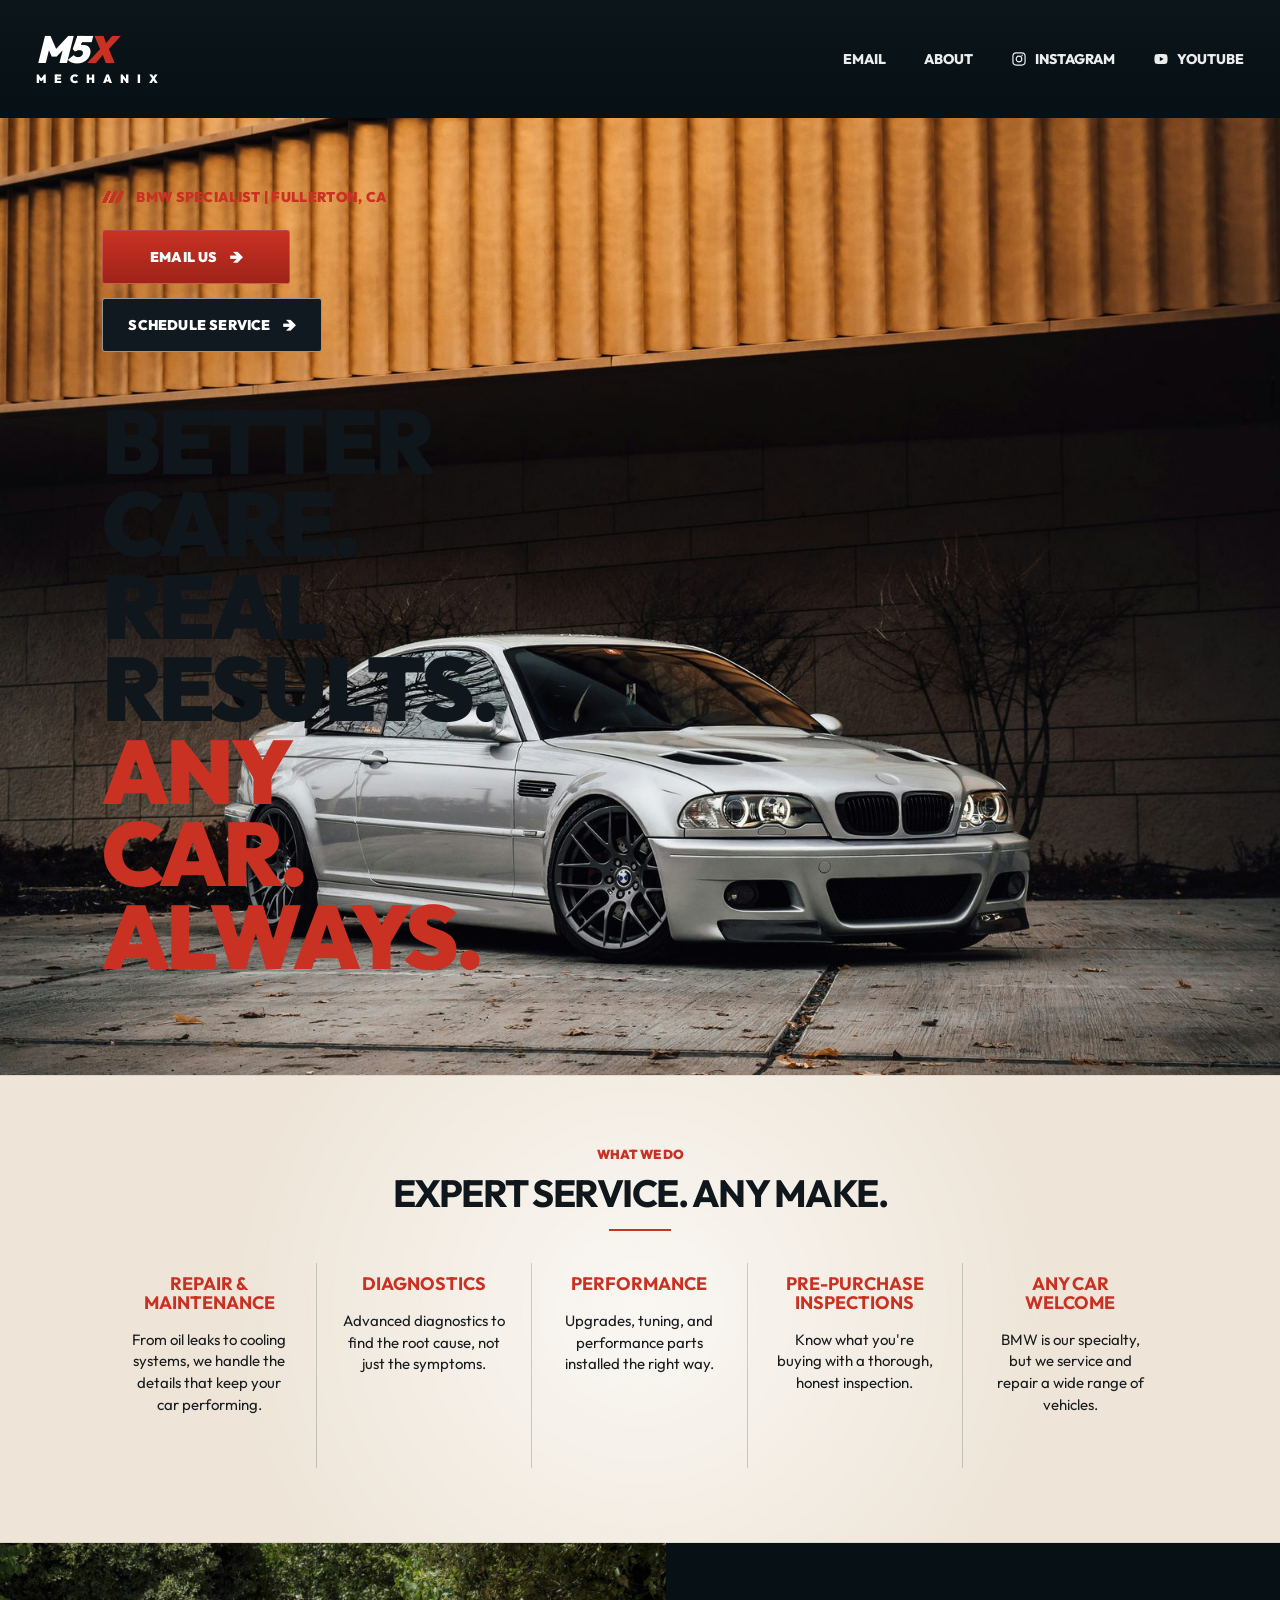
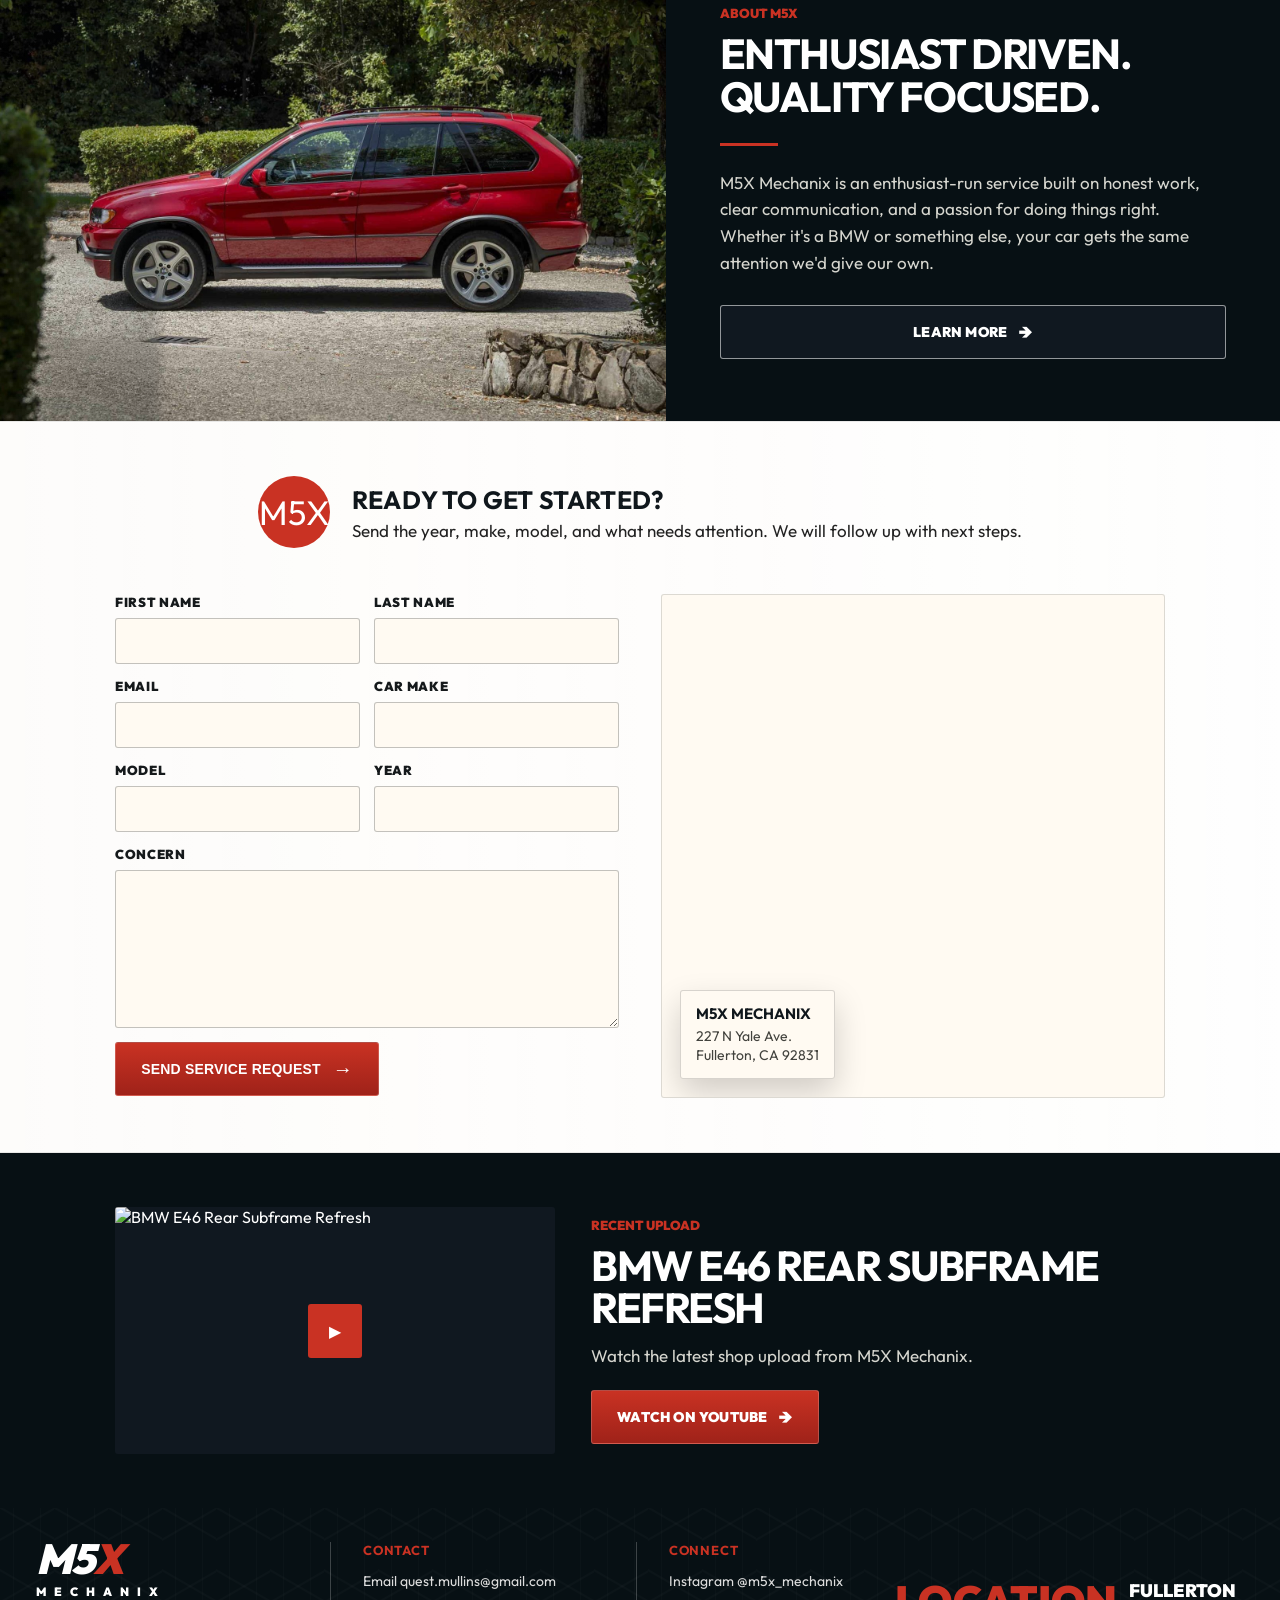
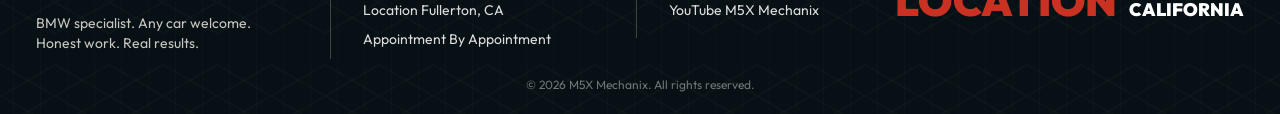
==== commit 11fe1279: "update to 2 pages" ====
--- a/index.html
+++ b/index.html
@@ -1,4 +1,4 @@
-<!DOCTYPE html>
+﻿<!DOCTYPE html>
 <html lang="en">
 <head>
 <meta charset="UTF-8" />
@@ -63,8 +63,9 @@
 }
 
 .nav{display:flex;align-items:center;gap:38px;font-size:14px;font-weight:800;text-transform:uppercase}
-.nav a{opacity:.9}
-.header-actions{display:flex;align-items:center;gap:12px}
+.nav a{display:inline-flex;align-items:center;gap:8px;opacity:.92;color:white}
+.nav a:hover,.nav a:focus-visible{opacity:1;color:white}
+.nav svg{width:16px;height:16px;fill:currentColor}
 
 .btn{
   display:inline-flex;
@@ -88,22 +89,23 @@
 .icon{font-size:20px;line-height:1}
 
 .hero{
-  min-height:675px;
+  min-height:610px;
   position:relative;
   display:grid;
-  grid-template-columns:46% 54%;
-  background:
-    linear-gradient(100deg,rgba(242,234,223,.98) 0%,rgba(242,234,223,.94) 38%,rgba(242,234,223,.18) 60%,rgba(242,234,223,0) 100%),
-    url("Photos/generated/bmw_f_hero_mirror.jpg");
+  grid-template-columns:minmax(320px,48%) 1fr;
+  background:url("Photos/generated/bmw_a_hero.jpg");
   background-size:cover;
-  background-position:center right;
+  background-position:center calc(58% + var(--hero-shift,0%));
 }
 
 .hero-content{
   position:relative;
   z-index:2;
-  padding:76px 36px 62px;
+  padding:70px 8vw;
   max-width:560px;
+  display:flex;
+  flex-direction:column;
+  justify-content:flex-start;
 }
 
 .kicker{
@@ -127,64 +129,70 @@
 }
 
 .hero h1{
-  font-size:clamp(58px,7vw,88px);
-  line-height:.96;
+  font-size:clamp(56px,7vw,96px);
+  line-height:.92;
   letter-spacing:-3px;
   text-transform:uppercase;
   font-weight:950;
-  margin-bottom:6px;
+  margin-top:48px;
+  margin-bottom:28px;
 }
 
 .script{
-  display:block;
-  margin-top:8px;
+  display:inline;
+  margin-top:0;
   color:var(--red);
-  font-size:43px;
-  line-height:1.05;
+  font-size:inherit;
+  line-height:inherit;
   font-weight:900;
-  font-style:italic;
-  letter-spacing:1px;
-  transform:rotate(-2deg);
+  font-style:normal;
+  letter-spacing:inherit;
+  transform:none;
   text-transform:uppercase;
 }
 
 .script::after{
-  content:"";
-  display:block;
-  width:345px;
-  max-width:92%;
-  height:6px;
-  margin-top:2px;
-  background:var(--red);
-  border-radius:999px;
-  transform:skewX(-25deg);
-}
-
-.hero-copy{
-  margin-top:38px;
-  max-width:400px;
-  color:#111;
-  font-size:18px;
-  line-height:1.55;
-}
-
-.hero-actions{display:flex;gap:16px;flex-wrap:wrap;margin-top:30px}
+  content:none;
+}
+
+.hero-actions{display:flex;gap:14px;flex-wrap:wrap;margin-top:0;order:2}
+.hero h1{order:3}
+.hero-actions .btn{
+  width:auto;
+  min-width:188px;
+  height:54px;
+  padding-inline:25px;
+}
 
 .socials{
   display:flex;
   align-items:center;
-  gap:22px;
+  gap:12px;
   margin-top:28px;
   font-size:13px;
   text-transform:uppercase;
   font-weight:800;
 }
 
-.socials a{display:flex;align-items:center;gap:10px}
-.social-divider{width:1px;height:20px;background:rgba(0,0,0,.26)}
+.socials a{
+  display:inline-flex;
+  align-items:center;
+  justify-content:center;
+  gap:10px;
+  width:220px;
+  min-height:42px;
+  height:54px;
+  padding:0 15px;
+  border:1px solid rgba(8,15,18,.26);
+  border-radius:3px;
+  background:rgba(255,250,242,.64);
+  color:#10171c;
+}
+.socials svg{width:18px;height:18px;fill:currentColor}
+.social-divider{display:none}
 
 .services{
-  padding:30px 36px 56px;
+  padding:70px 8vw 74px;
   background:
     radial-gradient(circle at center,rgba(255,255,255,.7),rgba(255,255,255,0) 60%),
     var(--cream-2);
@@ -211,8 +219,8 @@
   border-right:1px solid var(--line);
 }
 .service-card:last-child{border-right:0}
-.service-icon{height:66px;display:flex;align-items:center;justify-content:center;color:var(--red);font-size:48px;margin-bottom:10px}
-.service-card h3{font-size:18px;line-height:1.05;text-transform:uppercase;margin-bottom:16px}
+.service-icon{display:none}
+.service-card h3{font-size:18px;line-height:1.05;text-transform:uppercase;margin-bottom:16px;color:var(--red)}
 .service-card p{color:#1a1d1f;font-size:15px;line-height:1.45}
 
 .about{
@@ -225,10 +233,10 @@
 
 .about-image{
   background:
-    linear-gradient(90deg,rgba(7,16,20,.05),rgba(7,16,20,.92)),
-    url("Photos/generated/technician_hands_hero.jpg");
+    linear-gradient(90deg,rgba(7,16,20,.01) 0%,rgba(7,16,20,.18) 23%,rgba(7,16,20,0) 25%),
+    url("Photos/generated/bmw_h_hero.jpg");
   background-size:cover;
-  background-position:center;
+  background-position:center calc(50% + var(--about-shift,0%));
   min-height:380px;
 }
 
@@ -467,9 +475,8 @@
 @media(max-width:1050px){
   .header{height:auto;padding:28px;flex-wrap:wrap}
   .nav{order:3;width:100%;justify-content:center}
-  .header-actions{margin-left:auto}
-  .hero{grid-template-columns:1fr;min-height:620px;background-position:center right}
-  .hero-content{padding:70px 36px}
+  .hero{grid-template-columns:1fr;min-height:560px;background-position:center calc(58% + var(--hero-shift,0%))}
+  .hero-content{padding:70px 8vw}
   .service-grid{grid-template-columns:repeat(5,1fr)}
   .service-card{padding:12px 16px 0}
   .service-card h3{font-size:16px}
@@ -480,28 +487,28 @@
 }
 
 @media(max-width:760px){
-  .header{gap:22px}
+  .header{align-items:flex-start;gap:22px;padding:26px 28px}
   .logo{font-size:34px}
   .nav{gap:18px;justify-content:flex-start;overflow-x:auto;padding-bottom:4px}
-  .header-actions{display:none}
   .hero{
-    background:
-      linear-gradient(180deg,rgba(242,234,223,.98) 0%,rgba(242,234,223,.95) 44%,rgba(242,234,223,.15) 100%),
-      url("Photos/generated/bmw_f_small_mirror.jpg");
+    min-height:620px;
+    background-image:url("Photos/generated/bmw_a_small.jpg");
     background-size:cover;
-    background-position:center bottom;
+    background-position:center calc(76% + var(--hero-shift,0%));
   }
-  .hero h1{font-size:54px;letter-spacing:-2px}
-  .script{font-size:31px}
-  .hero-copy{font-size:16px;margin-top:28px}
+  .hero-content{padding:64px 28px}
+  .kicker{align-items:flex-start;letter-spacing:.08em;margin-bottom:22px}
+  .slashes{display:none}
+  .hero h1{font-size:54px;letter-spacing:-2px;margin-bottom:0}
+  .script{font-size:inherit}
   .btn{width:100%}
-  .socials{flex-wrap:wrap}
-  .services{padding:46px 24px}
+  .hero-actions{display:grid;gap:14px;width:100%}
+  .services{padding:58px 8vw}
   .service-grid{grid-template-columns:1fr;gap:0}
   .service-card{border-right:0;border-bottom:1px solid var(--line);min-height:auto;padding:22px 8px}
   .service-card:last-child{border-bottom:0}
   .about{grid-template-columns:1fr}
-  .about-image{min-height:250px;background-image:linear-gradient(90deg,rgba(7,16,20,.05),rgba(7,16,20,.92)),url("Photos/generated/technician_hands_small.jpg")}
+  .about-image{min-height:250px;background-image:linear-gradient(90deg,rgba(7,16,20,.01) 0%,rgba(7,16,20,.18) 23%,rgba(7,16,20,0) 25%),url("Photos/generated/bmw_h_small.jpg")}
   .about-copy{padding:46px 28px}
   .about-copy h2{font-size:36px}
   .cta-strip{grid-template-columns:1fr;text-align:left;padding:34px 28px}
@@ -520,23 +527,24 @@
 <body>
 <div class="page">
 
-  <header class="header">
+    <header class="header">
     <a class="logo" href="#">
       M5<span class="x">X</span>
       <small>MECHANIX</small>
     </a>
 
     <nav class="nav">
-      <a href="#services">Services</a>
-      <a href="#about">About</a>
-      <a href="#schedule">Schedule</a>
-      <a href="#contact">Contact</a>
+      <a href="mailto:quest.mullins@gmail.com">Email</a>
+      <a href="about-kole.html">About</a>
+      <a href="https://www.instagram.com/m5x_mechanix/" target="_blank" rel="noreferrer">
+        <svg viewBox="0 0 24 24" aria-hidden="true"><path d="M7.75 2h8.5A5.75 5.75 0 0 1 22 7.75v8.5A5.75 5.75 0 0 1 16.25 22h-8.5A5.75 5.75 0 0 1 2 16.25v-8.5A5.75 5.75 0 0 1 7.75 2Zm0 1.8A3.95 3.95 0 0 0 3.8 7.75v8.5a3.95 3.95 0 0 0 3.95 3.95h8.5a3.95 3.95 0 0 0 3.95-3.95v-8.5a3.95 3.95 0 0 0-3.95-3.95h-8.5Zm8.95 1.35a1.1 1.1 0 1 1 0 2.2 1.1 1.1 0 0 1 0-2.2ZM12 6.9A5.1 5.1 0 1 1 6.9 12 5.1 5.1 0 0 1 12 6.9Zm0 1.8A3.3 3.3 0 1 0 15.3 12 3.3 3.3 0 0 0 12 8.7Z"/></svg>
+        Instagram
+      </a>
+      <a href="https://m.youtube.com/channel/UCm0v-xv1uiD0EIrK2ZOx06w" target="_blank" rel="noreferrer">
+        <svg viewBox="0 0 24 24" aria-hidden="true"><path d="M21.4 7.1a2.96 2.96 0 0 0-2.08-2.09C17.48 4.5 12 4.5 12 4.5s-5.48 0-7.32.51A2.96 2.96 0 0 0 2.6 7.1 30.7 30.7 0 0 0 2.1 12a30.7 30.7 0 0 0 .5 4.9 2.96 2.96 0 0 0 2.08 2.09c1.84.51 7.32.51 7.32.51s5.48 0 7.32-.51a2.96 2.96 0 0 0 2.08-2.09 30.7 30.7 0 0 0 .5-4.9 30.7 30.7 0 0 0-.5-4.9ZM10.2 15.34V8.66L15.96 12Z"/></svg>
+        YouTube
+      </a>
     </nav>
-
-    <div class="header-actions">
-      <a class="btn btn-dark" href="#schedule">Schedule Service <span class="icon">▣</span></a>
-      <a class="btn btn-red" href="mailto:quest.mullins@gmail.com">Email Us <span class="icon">➤</span></a>
-    </div>
   </header>
 
   <main>
@@ -547,27 +555,17 @@
           BMW Specialist | Fullerton, CA
         </div>
 
+        <div class="hero-actions">
+          <a class="btn btn-red" href="mailto:quest.mullins@gmail.com">Email Us <span class="icon">→</span></a>
+          <a class="btn btn-dark" href="#schedule">Schedule Service <span class="icon">→</span></a>
+        </div>
+
         <h1>
           Better care.<br>
-          Real results.
-          <span class="script">Any car. Always.</span>
+          Real results.<br>
+          <span class="script">Any car.<br>Always.</span>
         </h1>
 
-        <p class="hero-copy">
-          Specializing in BMW repair, diagnostics, and performance, with the
-          knowledge to work on any car that deserves it.
-        </p>
-
-        <div class="hero-actions">
-          <a class="btn btn-red" href="mailto:quest.mullins@gmail.com">Email Us <span class="icon">✉</span></a>
-          <a class="btn btn-dark" href="#schedule">Schedule Service <span class="icon">▣</span></a>
-        </div>
-
-        <div class="socials">
-          <a href="https://www.instagram.com/m5x_mechanix/" target="_blank" rel="noreferrer">◎ Instagram</a>
-          <span class="social-divider"></span>
-          <a href="https://m.youtube.com/channel/UCm0v-xv1uiD0EIrK2ZOx06w" target="_blank" rel="noreferrer">▶ YouTube</a>
-        </div>
       </div>
     </section>
 
@@ -580,31 +578,31 @@
 
       <div class="service-grid">
         <article class="service-card">
-          <div class="service-icon">⌕</div>
-          <h3>Repair & Maintenance</h3>
+          <div class="service-icon"></div>
+          <h3>Repair &amp; Maintenance</h3>
           <p>From oil leaks to cooling systems, we handle the details that keep your car performing.</p>
         </article>
 
         <article class="service-card">
-          <div class="service-icon">⌁</div>
+          <div class="service-icon"></div>
           <h3>Diagnostics</h3>
           <p>Advanced diagnostics to find the root cause, not just the symptoms.</p>
         </article>
 
         <article class="service-card">
-          <div class="service-icon">◎</div>
+          <div class="service-icon"></div>
           <h3>Performance</h3>
           <p>Upgrades, tuning, and performance parts installed the right way.</p>
         </article>
 
         <article class="service-card">
-          <div class="service-icon">☑</div>
+          <div class="service-icon"></div>
           <h3>Pre-Purchase Inspections</h3>
           <p>Know what you're buying with a thorough, honest inspection.</p>
         </article>
 
         <article class="service-card">
-          <div class="service-icon">▱</div>
+          <div class="service-icon"></div>
           <h3>Any Car Welcome</h3>
           <p>BMW is our specialty, but we service and repair a wide range of vehicles.</p>
         </article>
@@ -631,13 +629,13 @@
           attention we'd give our own.
         </p>
 
-        <a class="btn btn-dark" href="mailto:quest.mullins@gmail.com">Learn More <span class="icon">›</span></a>
+        <a class="btn btn-dark" href="about-kole.html">Learn More <span class="icon">→</span></a>
       </div>
     </section>
 
     <section id="schedule" class="cta-strip">
       <div class="schedule-copy">
-        <div class="cta-icon">▣</div>
+        <div class="cta-icon">M5X</div>
 
         <div>
           <h3>Ready to get started?</h3>
@@ -706,19 +704,19 @@
 
       <div class="footer-col">
         <h4>Contact</h4>
-        <a class="footer-link" href="mailto:quest.mullins@gmail.com">✉ quest.mullins@gmail.com</a>
-        <div class="footer-link">⌖ Fullerton, CA</div>
-        <div class="footer-link">▣ By Appointment</div>
+        <a class="footer-link" href="mailto:quest.mullins@gmail.com">Email quest.mullins@gmail.com</a>
+        <div class="footer-link">Location Fullerton, CA</div>
+        <div class="footer-link">Appointment By Appointment</div>
       </div>
 
       <div class="footer-col">
         <h4>Connect</h4>
-        <a class="footer-link" href="https://www.instagram.com/m5x_mechanix/" target="_blank" rel="noreferrer">◎ @m5x_mechanix</a>
-        <a class="footer-link" href="https://m.youtube.com/channel/UCm0v-xv1uiD0EIrK2ZOx06w" target="_blank" rel="noreferrer">▶ M5X Mechanix</a>
+        <a class="footer-link" href="https://www.instagram.com/m5x_mechanix/" target="_blank" rel="noreferrer">Instagram @m5x_mechanix</a>
+        <a class="footer-link" href="https://m.youtube.com/channel/UCm0v-xv1uiD0EIrK2ZOx06w" target="_blank" rel="noreferrer">YouTube M5X Mechanix</a>
       </div>
 
       <div class="map-pin">
-        <span class="pin">⌖</span>
+        <span class="pin">Location</span>
         <span>Fullerton<br>California</span>
       </div>
     </div>
@@ -729,5 +727,22 @@
   </footer>
 </div>
 
+<script>
+(() => {
+  const root = document.documentElement;
+  const updateImageShift = () => {
+    const maxScroll = Math.max(1, document.documentElement.scrollHeight - window.innerHeight);
+    const progress = window.scrollY / maxScroll;
+    const shift = ((progress - 0.5) * 20).toFixed(2) + "%";
+    root.style.setProperty("--hero-shift", shift);
+    root.style.setProperty("--about-shift", shift);
+  };
+
+  updateImageShift();
+  window.addEventListener("scroll", updateImageShift, { passive: true });
+  window.addEventListener("resize", updateImageShift);
+})();
+</script>
 </body>
 </html>
+
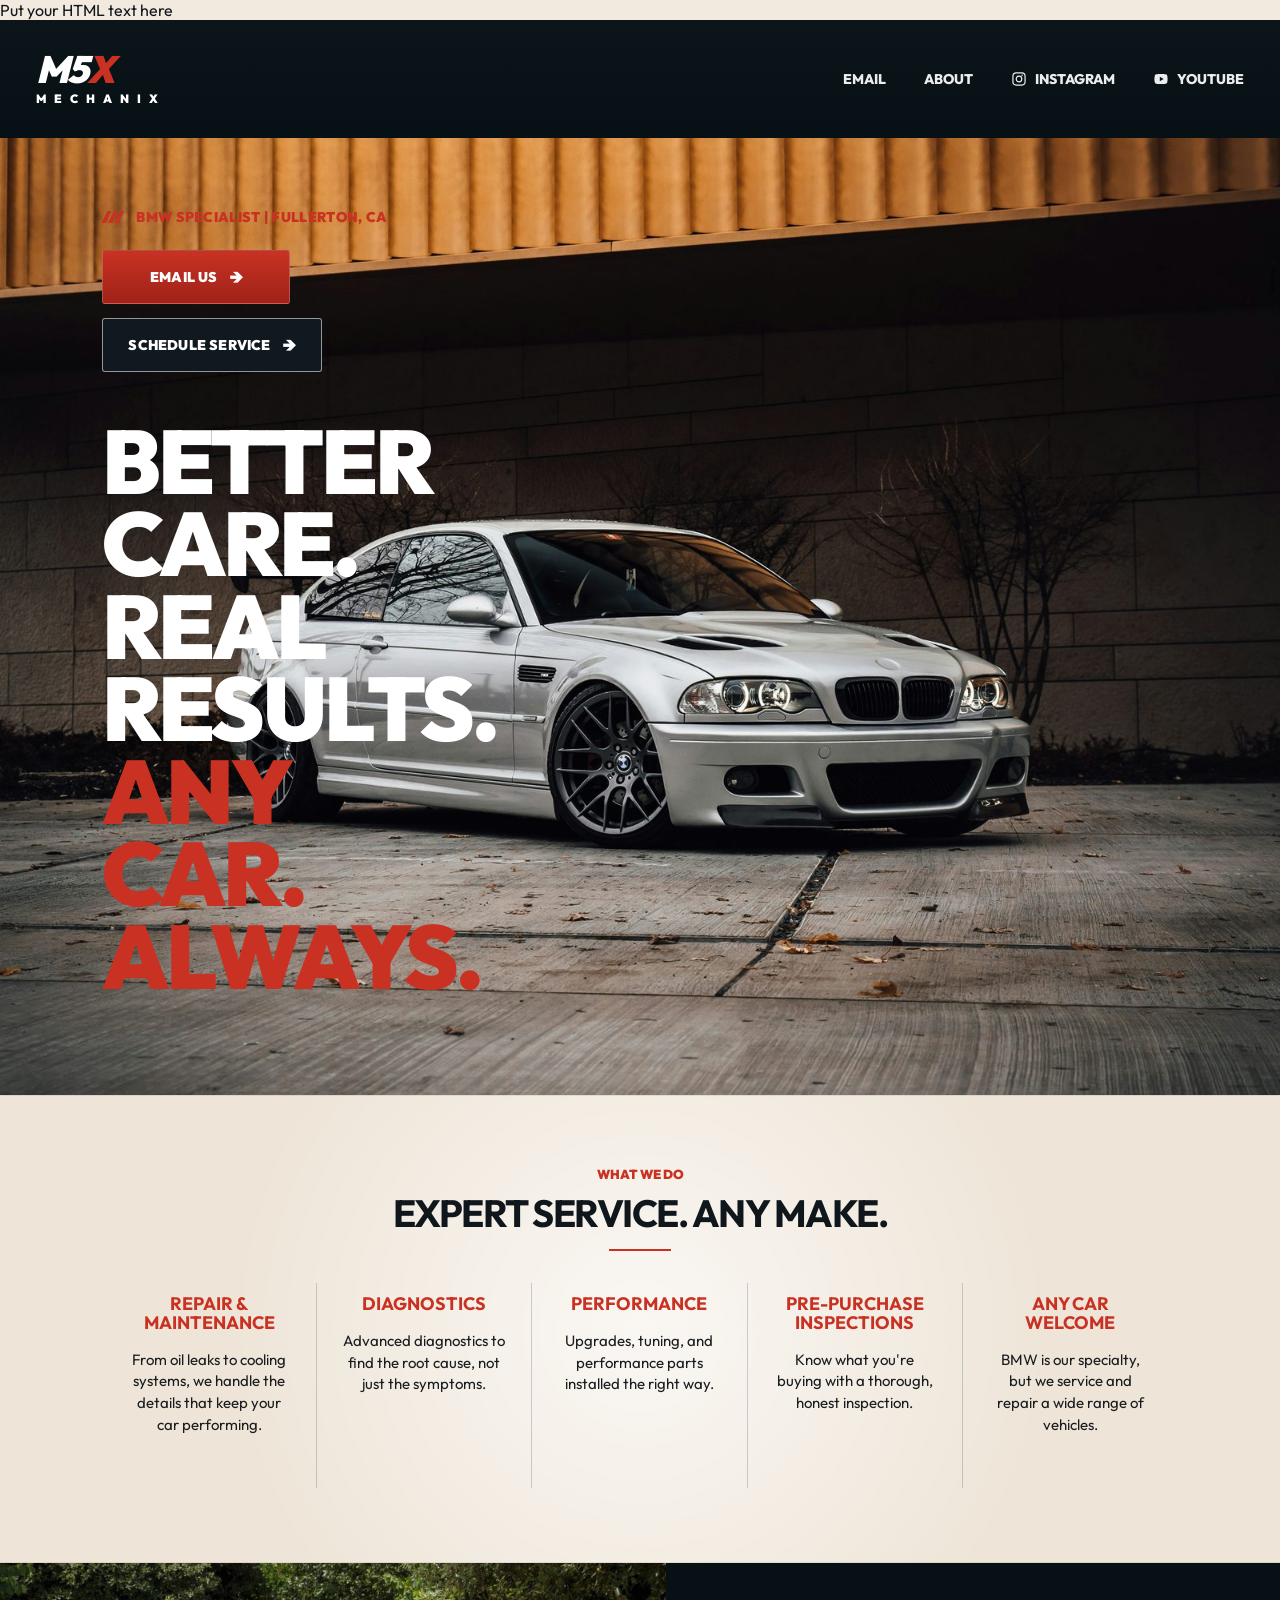
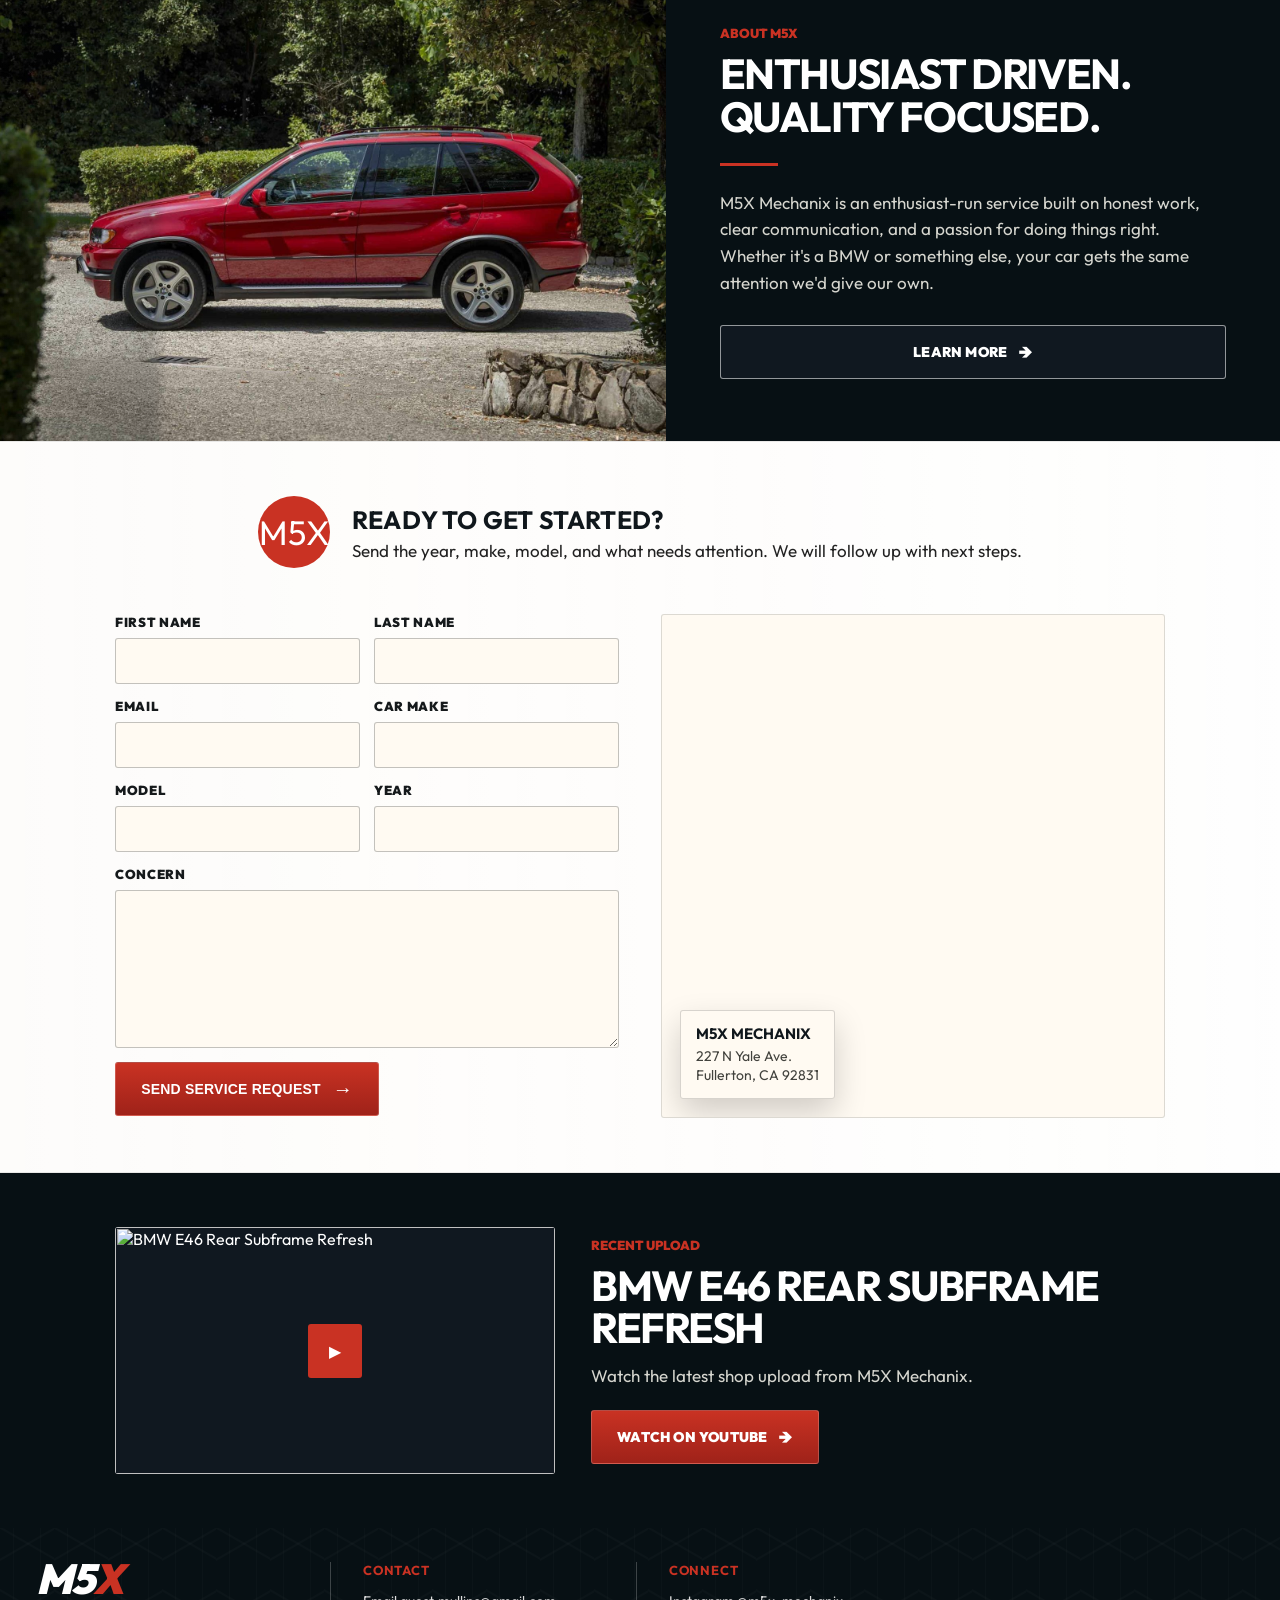
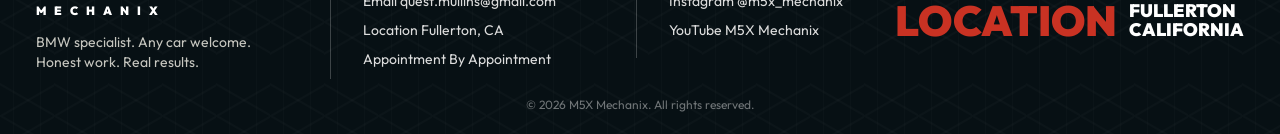
==== commit f016febc: "text adjustment" ====
--- a/index.html
+++ b/index.html
@@ -1,4 +1,4 @@
-﻿<!DOCTYPE html>
+﻿Put your HTML text here<!DOCTYPE html>
 <html lang="en">
 <head>
 <meta charset="UTF-8" />
@@ -95,7 +95,7 @@
   grid-template-columns:minmax(320px,48%) 1fr;
   background:url("Photos/generated/bmw_a_hero.jpg");
   background-size:cover;
-  background-position:center calc(58% + var(--hero-shift,0%));
+  background-position:center calc(72% + var(--hero-shift,0%));
 }
 
 .hero-content{
@@ -129,6 +129,7 @@
 }
 
 .hero h1{
+  color:white;
   font-size:clamp(56px,7vw,96px);
   line-height:.92;
   letter-spacing:-3px;
@@ -475,7 +476,7 @@
 @media(max-width:1050px){
   .header{height:auto;padding:28px;flex-wrap:wrap}
   .nav{order:3;width:100%;justify-content:center}
-  .hero{grid-template-columns:1fr;min-height:560px;background-position:center calc(58% + var(--hero-shift,0%))}
+  .hero{grid-template-columns:1fr;min-height:560px;background-position:center calc(72% + var(--hero-shift,0%))}
   .hero-content{padding:70px 8vw}
   .service-grid{grid-template-columns:repeat(5,1fr)}
   .service-card{padding:12px 16px 0}
@@ -494,7 +495,7 @@
     min-height:620px;
     background-image:url("Photos/generated/bmw_a_small.jpg");
     background-size:cover;
-    background-position:center calc(76% + var(--hero-shift,0%));
+    background-position:47% calc(100% + var(--hero-shift,0%));
   }
   .hero-content{padding:64px 28px}
   .kicker{align-items:flex-start;letter-spacing:.08em;margin-bottom:22px}
@@ -745,4 +746,3 @@
 </script>
 </body>
 </html>
-
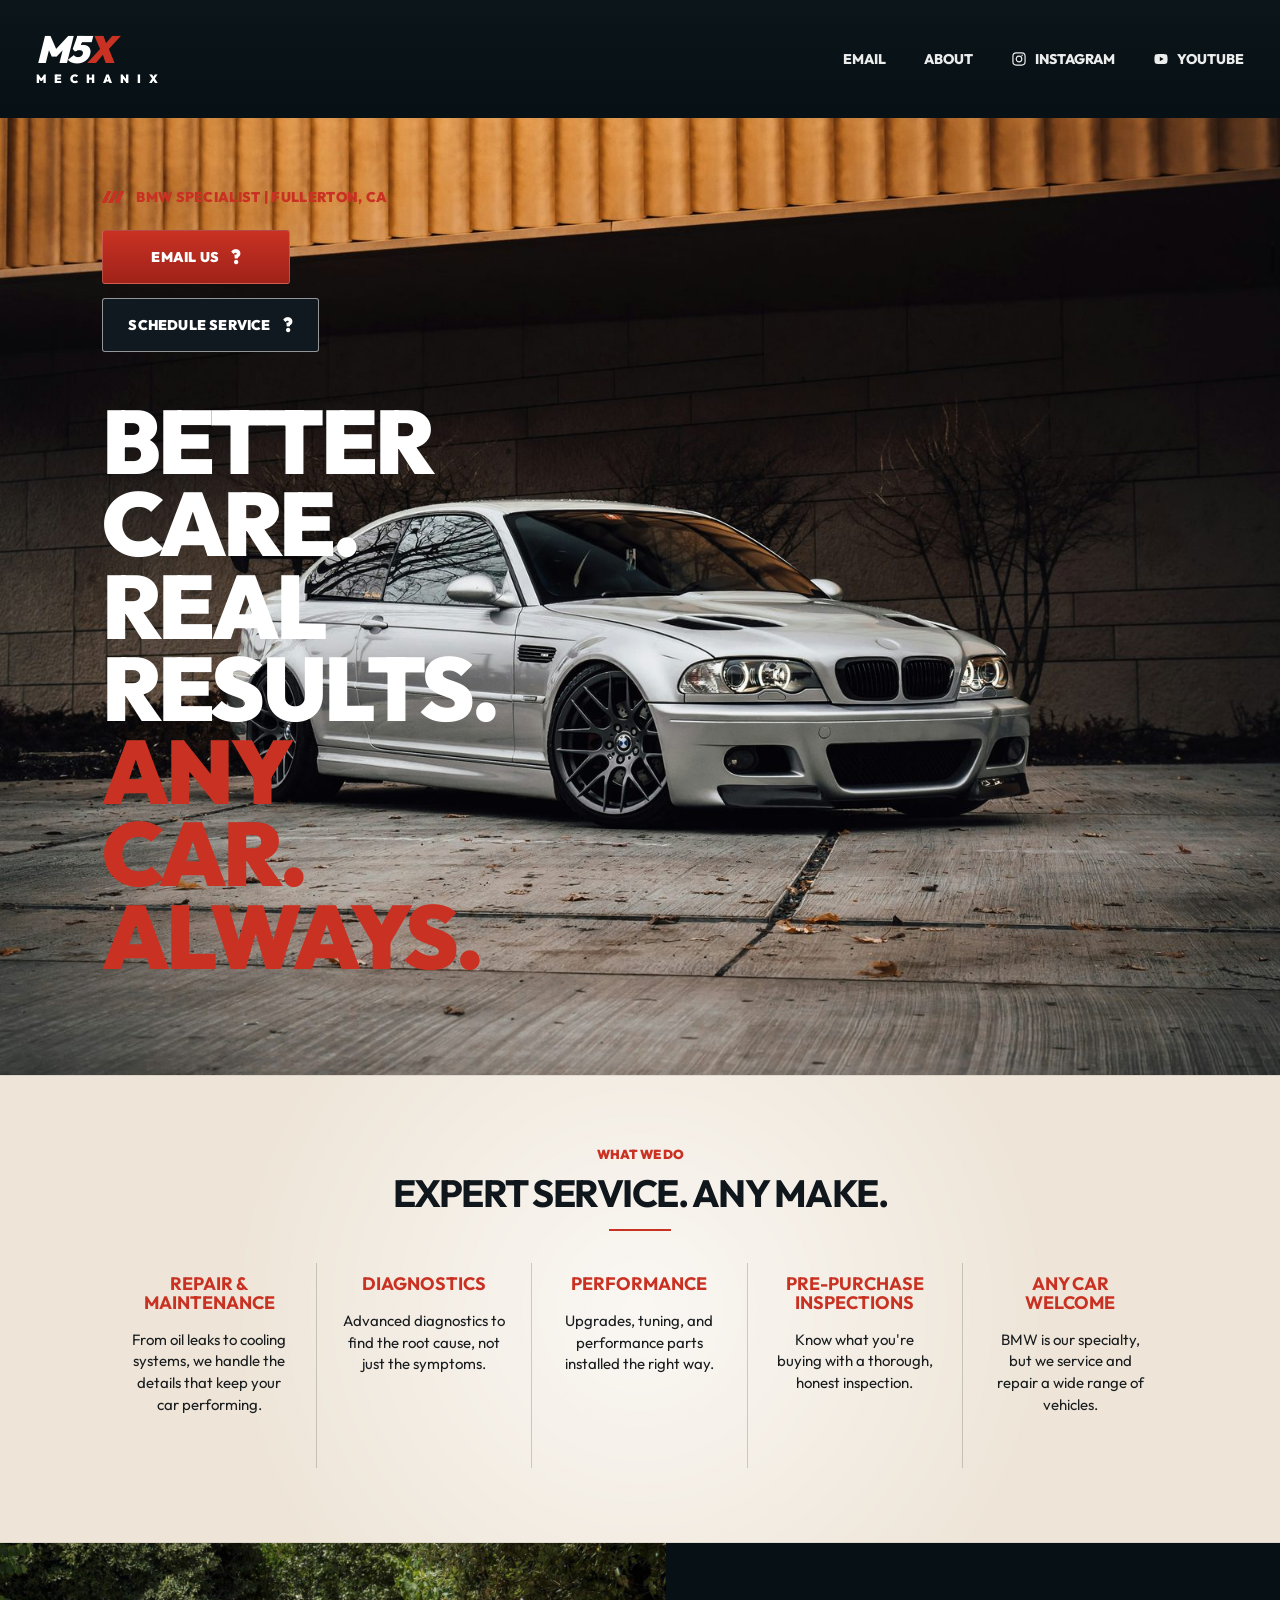
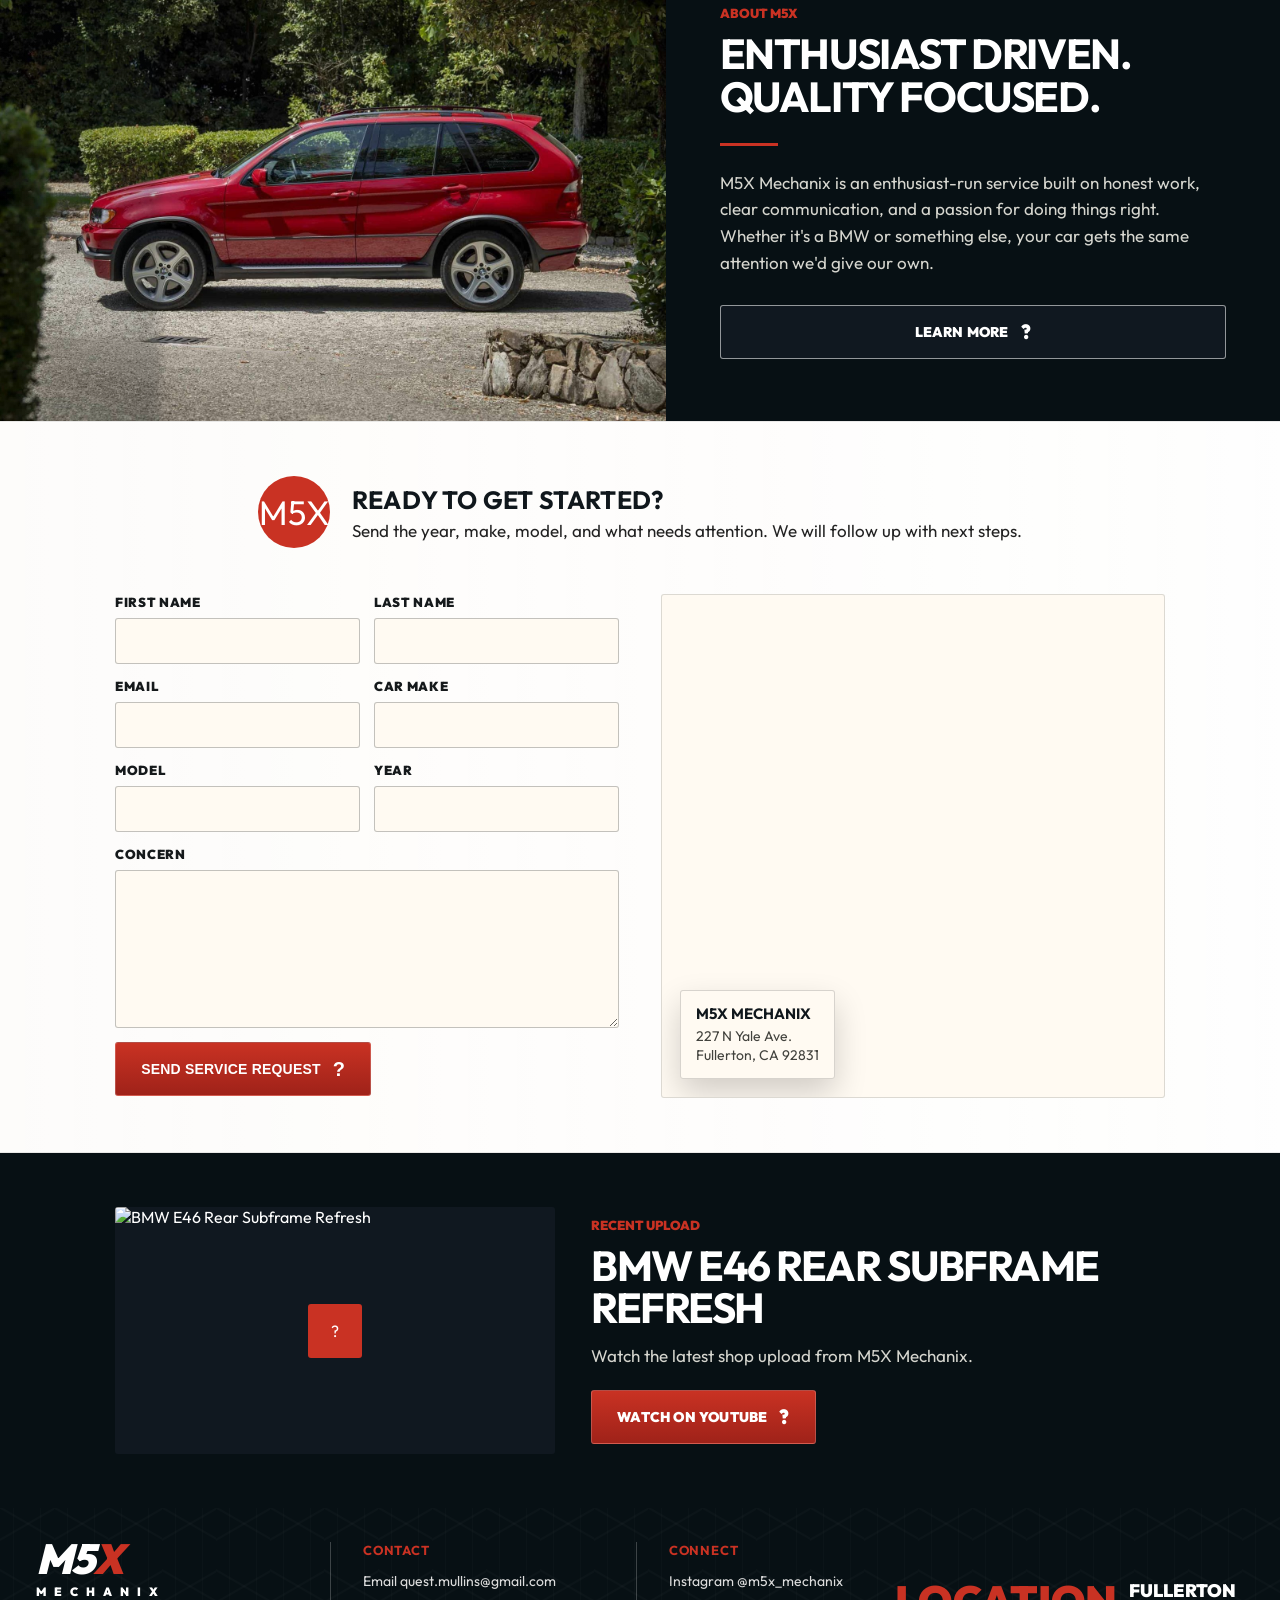
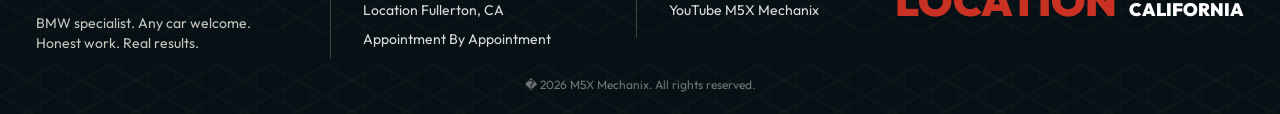
==== commit 64c15d8c: "TEXT UPDATE" ====
--- a/index.html
+++ b/index.html
@@ -1,4 +1,4 @@
-﻿Put your HTML text here<!DOCTYPE html>
+<!DOCTYPE html>
 <html lang="en">
 <head>
 <meta charset="UTF-8" />
@@ -557,8 +557,8 @@
         </div>
 
         <div class="hero-actions">
-          <a class="btn btn-red" href="mailto:quest.mullins@gmail.com">Email Us <span class="icon">→</span></a>
-          <a class="btn btn-dark" href="#schedule">Schedule Service <span class="icon">→</span></a>
+          <a class="btn btn-red" href="mailto:quest.mullins@gmail.com">Email Us <span class="icon">?</span></a>
+          <a class="btn btn-dark" href="#schedule">Schedule Service <span class="icon">?</span></a>
         </div>
 
         <h1>
@@ -630,7 +630,7 @@
           attention we'd give our own.
         </p>
 
-        <a class="btn btn-dark" href="about-kole.html">Learn More <span class="icon">→</span></a>
+        <a class="btn btn-dark" href="about-kole.html">Learn More <span class="icon">?</span></a>
       </div>
     </section>
 
@@ -653,7 +653,7 @@
         <label>Year<input type="text" name="year" required></label>
         <label>Concern<textarea name="concern" rows="8" required></textarea></label>
         <input type="hidden" name="_subject" value="New M5X Mechanix Service Request">
-        <button type="submit" class="btn btn-red">Send Service Request <span class="icon">→</span></button>
+        <button type="submit" class="btn btn-red">Send Service Request <span class="icon">?</span></button>
       </form>
       <div class="map-embed">
         <iframe
@@ -679,13 +679,13 @@
         aria-label="Watch recent M5X Mechanix video on YouTube"
       >
         <img src="https://i3.ytimg.com/vi/j3bNRM63DcQ/hqdefault.jpg" alt="BMW E46 Rear Subframe Refresh" loading="lazy">
-        <span class="play-button" aria-hidden="true">▶</span>
+        <span class="play-button" aria-hidden="true">?</span>
       </a>
       <div class="video-copy">
         <div class="section-kicker">Recent Upload</div>
         <h2>BMW E46 Rear Subframe Refresh</h2>
         <p>Watch the latest shop upload from M5X Mechanix.</p>
-        <a class="btn btn-red" href="https://www.youtube.com/shorts/j3bNRM63DcQ" target="_blank" rel="noreferrer">Watch on YouTube <span class="icon">→</span></a>
+        <a class="btn btn-red" href="https://www.youtube.com/shorts/j3bNRM63DcQ" target="_blank" rel="noreferrer">Watch on YouTube <span class="icon">?</span></a>
       </div>
     </section>
   </main>
@@ -723,7 +723,7 @@
     </div>
 
     <div class="copyright">
-      © 2026 M5X Mechanix. All rights reserved.
+      � 2026 M5X Mechanix. All rights reserved.
     </div>
   </footer>
 </div>
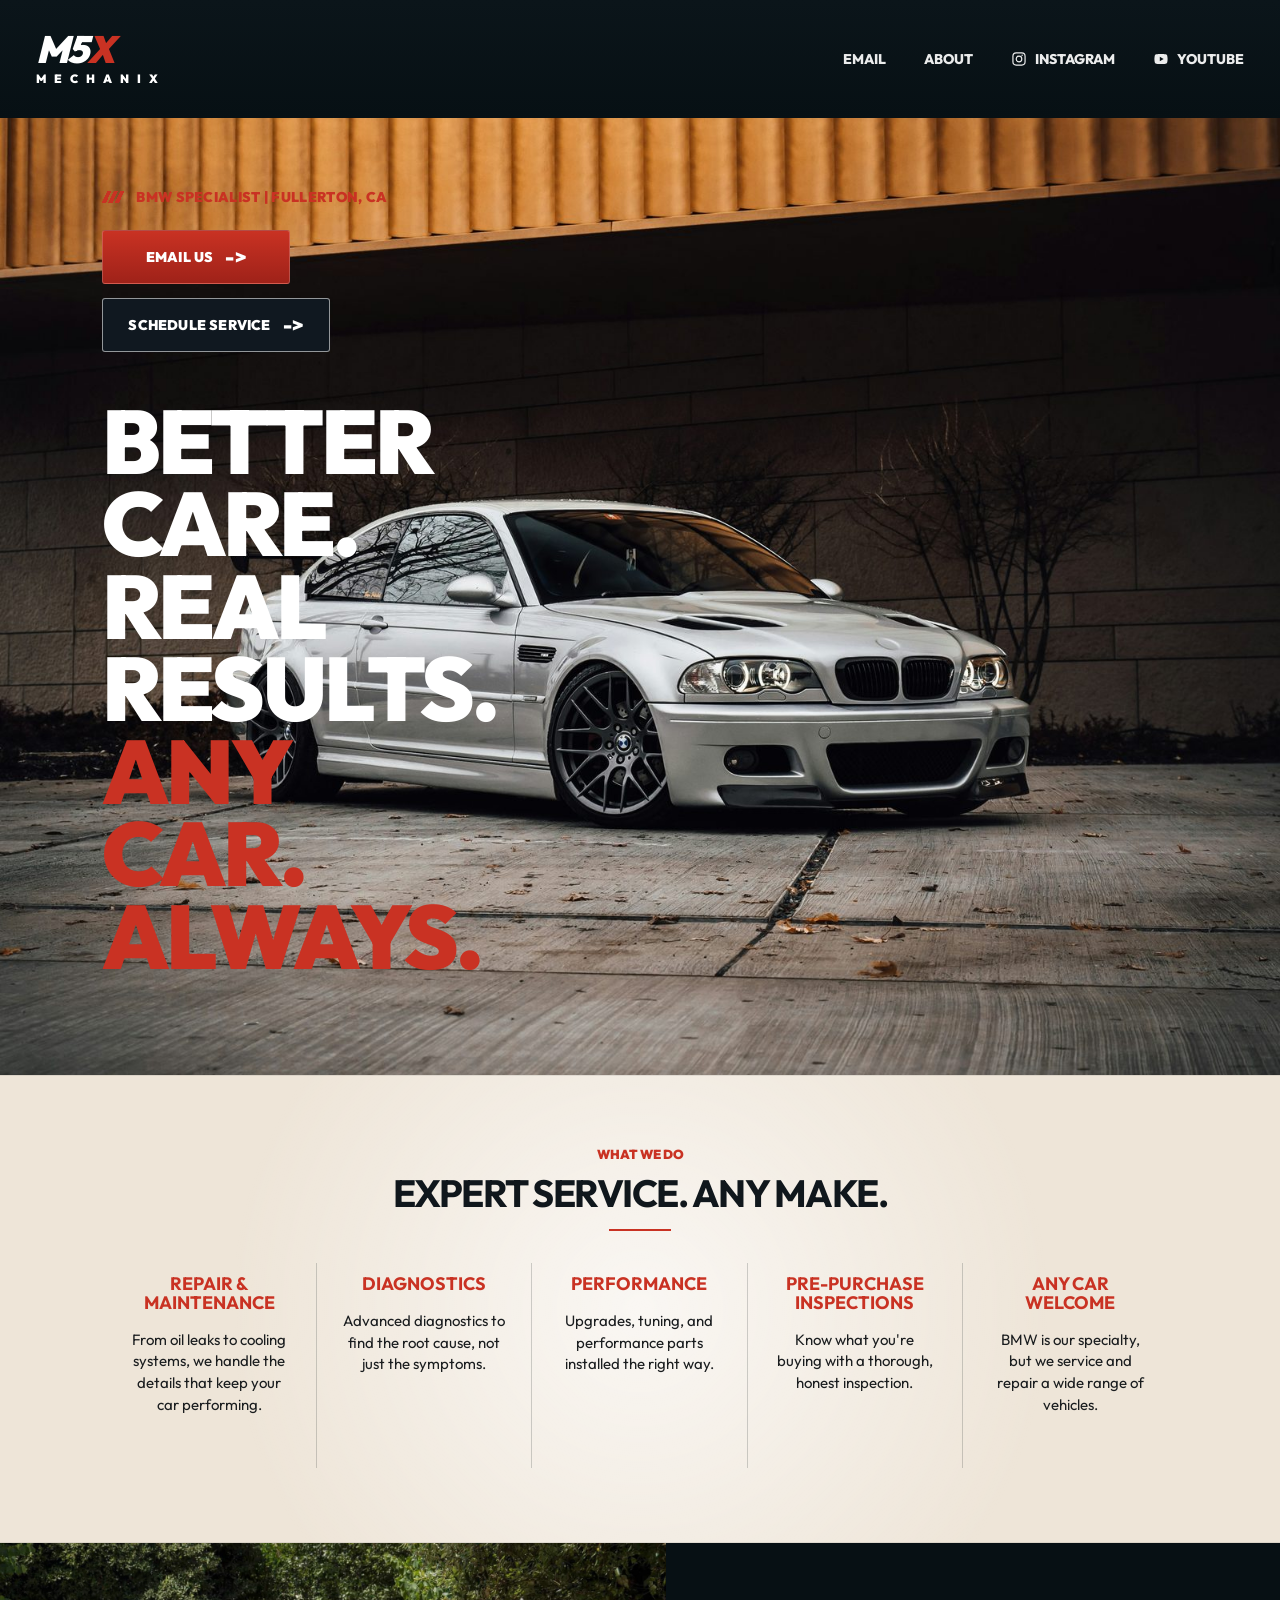
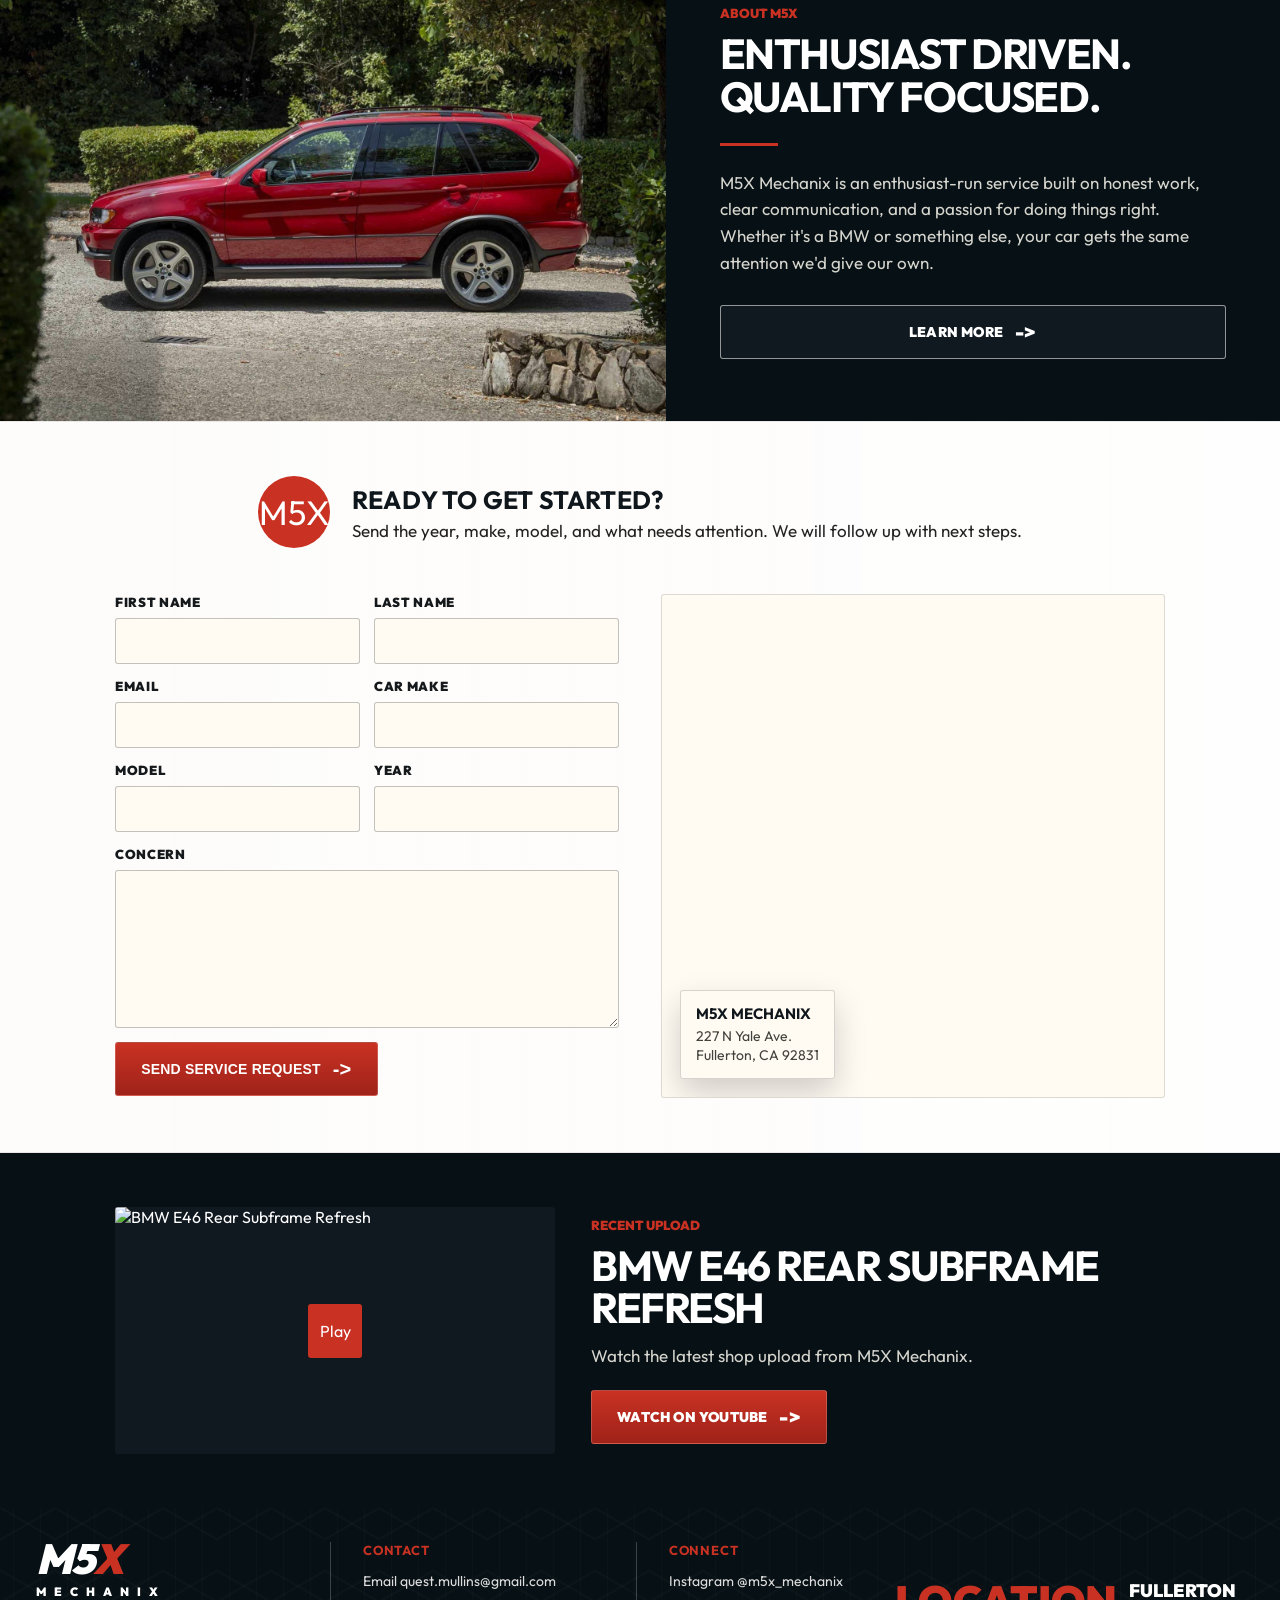
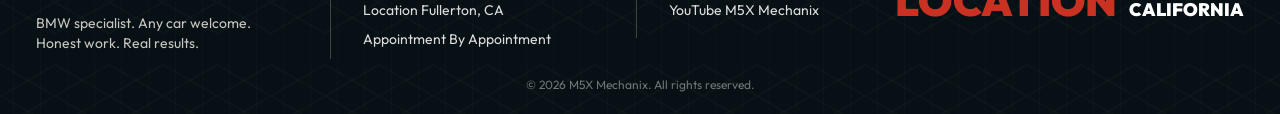
==== commit d8dec0cd: "? next to buttons" ====
--- a/index.html
+++ b/index.html
@@ -557,8 +557,8 @@
         </div>
 
         <div class="hero-actions">
-          <a class="btn btn-red" href="mailto:quest.mullins@gmail.com">Email Us <span class="icon">?</span></a>
-          <a class="btn btn-dark" href="#schedule">Schedule Service <span class="icon">?</span></a>
+          <a class="btn btn-red" href="mailto:quest.mullins@gmail.com">Email Us <span class="icon">-&gt;</span></a>
+          <a class="btn btn-dark" href="#schedule">Schedule Service <span class="icon">-&gt;</span></a>
         </div>
 
         <h1>
@@ -630,7 +630,7 @@
           attention we'd give our own.
         </p>
 
-        <a class="btn btn-dark" href="about-kole.html">Learn More <span class="icon">?</span></a>
+        <a class="btn btn-dark" href="about-kole.html">Learn More <span class="icon">-&gt;</span></a>
       </div>
     </section>
 
@@ -653,7 +653,7 @@
         <label>Year<input type="text" name="year" required></label>
         <label>Concern<textarea name="concern" rows="8" required></textarea></label>
         <input type="hidden" name="_subject" value="New M5X Mechanix Service Request">
-        <button type="submit" class="btn btn-red">Send Service Request <span class="icon">?</span></button>
+        <button type="submit" class="btn btn-red">Send Service Request <span class="icon">-&gt;</span></button>
       </form>
       <div class="map-embed">
         <iframe
@@ -679,13 +679,13 @@
         aria-label="Watch recent M5X Mechanix video on YouTube"
       >
         <img src="https://i3.ytimg.com/vi/j3bNRM63DcQ/hqdefault.jpg" alt="BMW E46 Rear Subframe Refresh" loading="lazy">
-        <span class="play-button" aria-hidden="true">?</span>
+        <span class="play-button" aria-hidden="true">Play</span>
       </a>
       <div class="video-copy">
         <div class="section-kicker">Recent Upload</div>
         <h2>BMW E46 Rear Subframe Refresh</h2>
         <p>Watch the latest shop upload from M5X Mechanix.</p>
-        <a class="btn btn-red" href="https://www.youtube.com/shorts/j3bNRM63DcQ" target="_blank" rel="noreferrer">Watch on YouTube <span class="icon">?</span></a>
+        <a class="btn btn-red" href="https://www.youtube.com/shorts/j3bNRM63DcQ" target="_blank" rel="noreferrer">Watch on YouTube <span class="icon">-&gt;</span></a>
       </div>
     </section>
   </main>
@@ -723,7 +723,7 @@
     </div>
 
     <div class="copyright">
-      � 2026 M5X Mechanix. All rights reserved.
+      © 2026 M5X Mechanix. All rights reserved.
     </div>
   </footer>
 </div>
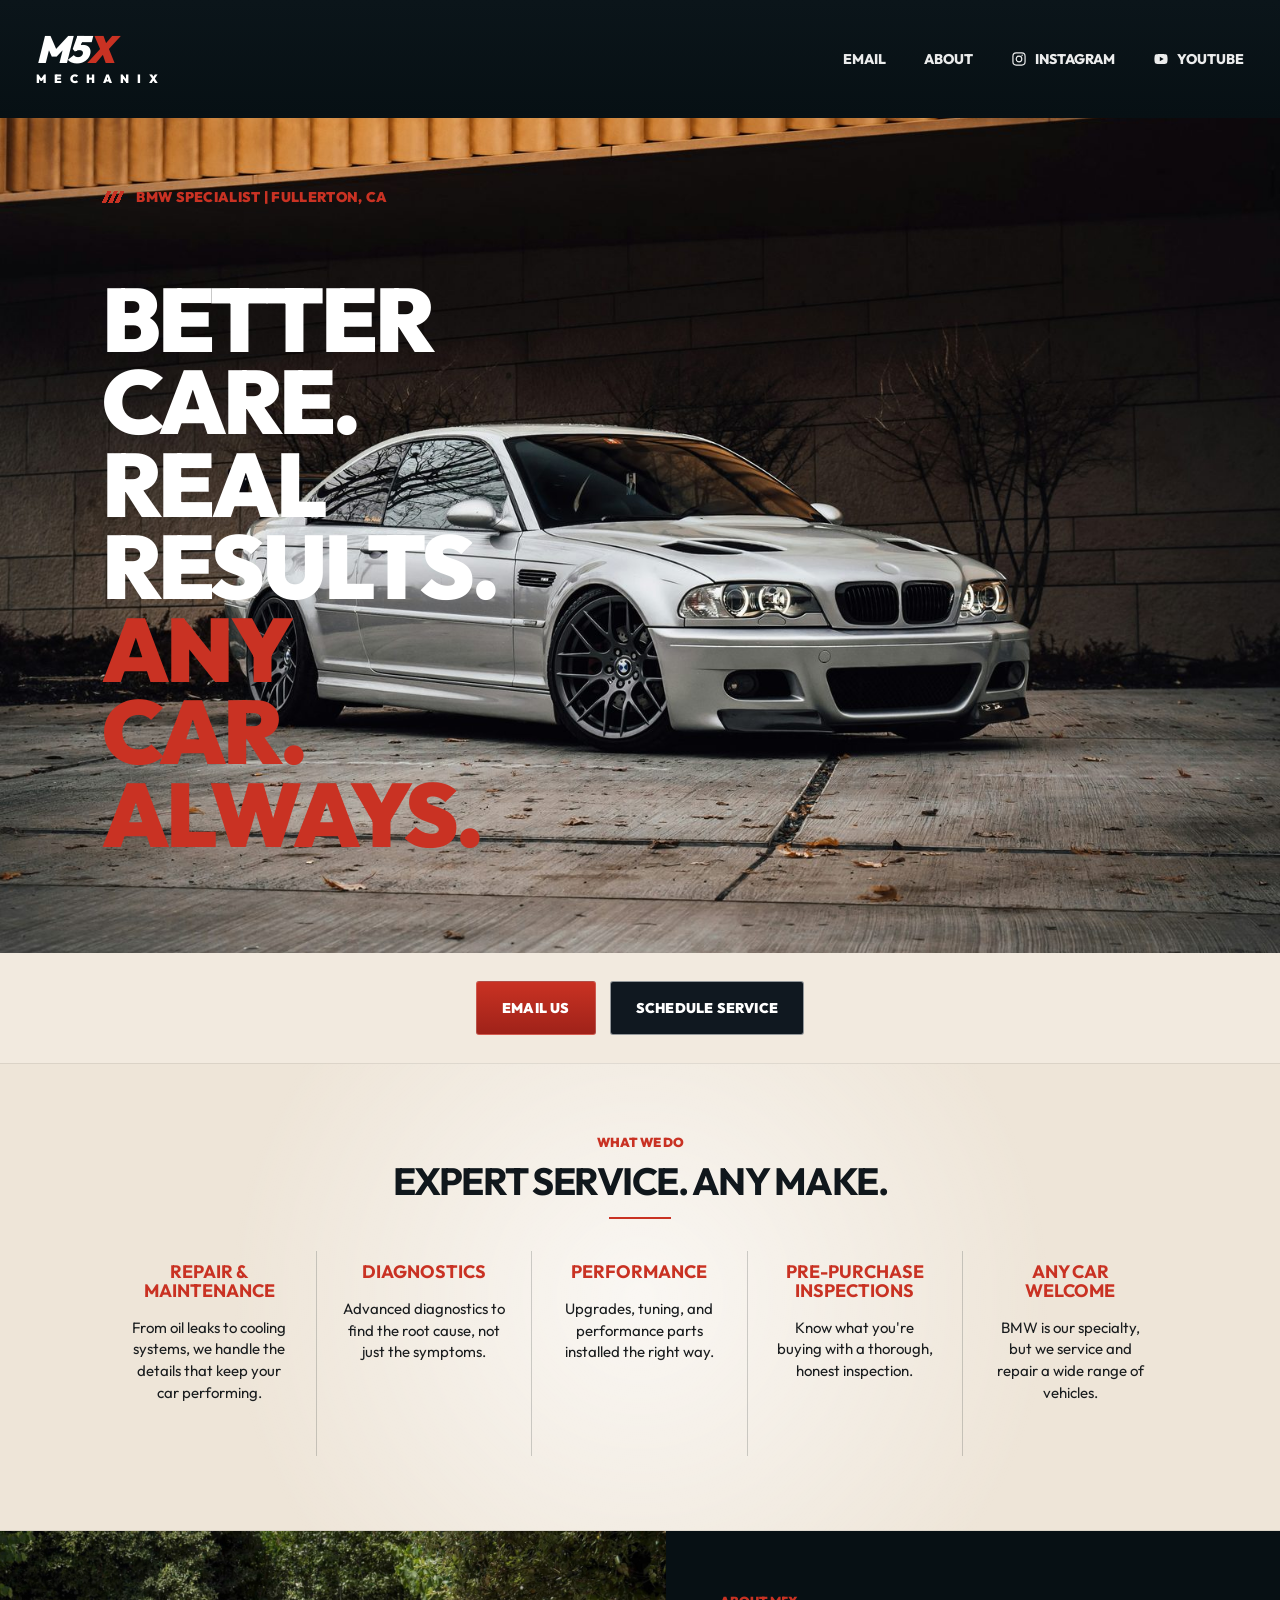
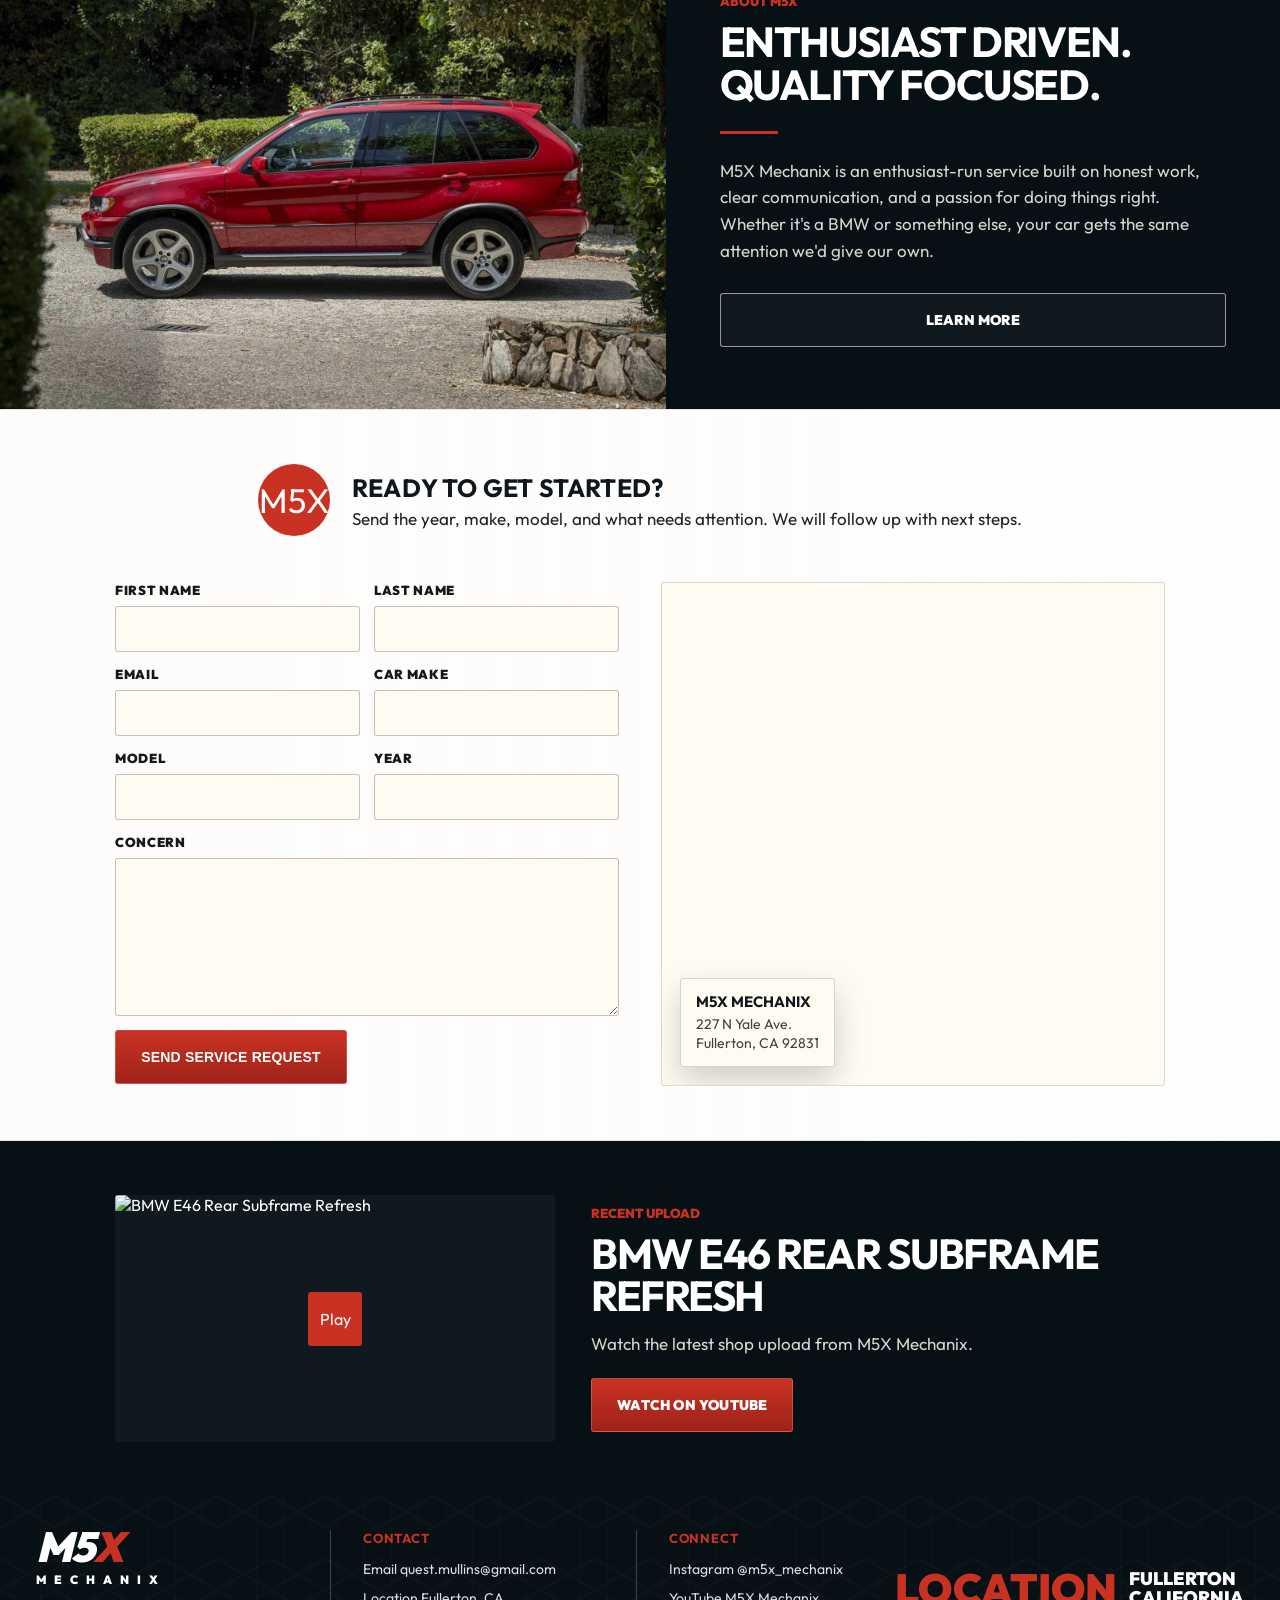
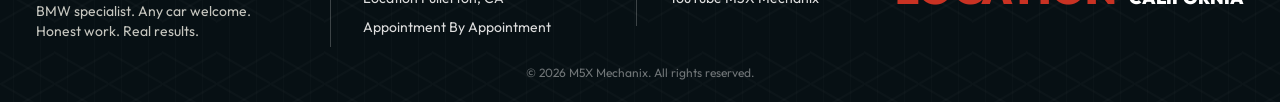
==== commit aaccf6b8: "button movement" ====
--- a/index.html
+++ b/index.html
@@ -191,6 +191,15 @@
 }
 .socials svg{width:18px;height:18px;fill:currentColor}
 .social-divider{display:none}
+
+.hero-button-strip{
+  display:flex;
+  justify-content:center;
+  gap:14px;
+  flex-wrap:wrap;
+  padding:28px 8vw;
+  background:var(--cream);
+}
 
 .services{
   padding:70px 8vw 74px;
@@ -504,6 +513,7 @@
   .script{font-size:inherit}
   .btn{width:100%}
   .hero-actions{display:grid;gap:14px;width:100%}
+  .hero-button-strip{display:grid;gap:14px;padding:24px 28px 30px}
   .services{padding:58px 8vw}
   .service-grid{grid-template-columns:1fr;gap:0}
   .service-card{border-right:0;border-bottom:1px solid var(--line);min-height:auto;padding:22px 8px}
@@ -556,11 +566,6 @@
           BMW Specialist | Fullerton, CA
         </div>
 
-        <div class="hero-actions">
-          <a class="btn btn-red" href="mailto:quest.mullins@gmail.com">Email Us <span class="icon">-&gt;</span></a>
-          <a class="btn btn-dark" href="#schedule">Schedule Service <span class="icon">-&gt;</span></a>
-        </div>
-
         <h1>
           Better care.<br>
           Real results.<br>
@@ -569,6 +574,11 @@
 
       </div>
     </section>
+
+    <div class="hero-button-strip" aria-label="Hero actions">
+      <a class="btn btn-red" href="mailto:quest.mullins@gmail.com">Email Us</a>
+      <a class="btn btn-dark" href="#schedule">Schedule Service</a>
+    </div>
 
     <section id="services" class="services">
       <div class="section-head">
@@ -630,7 +640,7 @@
           attention we'd give our own.
         </p>
 
-        <a class="btn btn-dark" href="about-kole.html">Learn More <span class="icon">-&gt;</span></a>
+        <a class="btn btn-dark" href="about-kole.html">Learn More</a>
       </div>
     </section>
 
@@ -653,7 +663,7 @@
         <label>Year<input type="text" name="year" required></label>
         <label>Concern<textarea name="concern" rows="8" required></textarea></label>
         <input type="hidden" name="_subject" value="New M5X Mechanix Service Request">
-        <button type="submit" class="btn btn-red">Send Service Request <span class="icon">-&gt;</span></button>
+        <button type="submit" class="btn btn-red">Send Service Request</button>
       </form>
       <div class="map-embed">
         <iframe
@@ -685,7 +695,7 @@
         <div class="section-kicker">Recent Upload</div>
         <h2>BMW E46 Rear Subframe Refresh</h2>
         <p>Watch the latest shop upload from M5X Mechanix.</p>
-        <a class="btn btn-red" href="https://www.youtube.com/shorts/j3bNRM63DcQ" target="_blank" rel="noreferrer">Watch on YouTube <span class="icon">-&gt;</span></a>
+        <a class="btn btn-red" href="https://www.youtube.com/shorts/j3bNRM63DcQ" target="_blank" rel="noreferrer">Watch on YouTube</a>
       </div>
     </section>
   </main>
